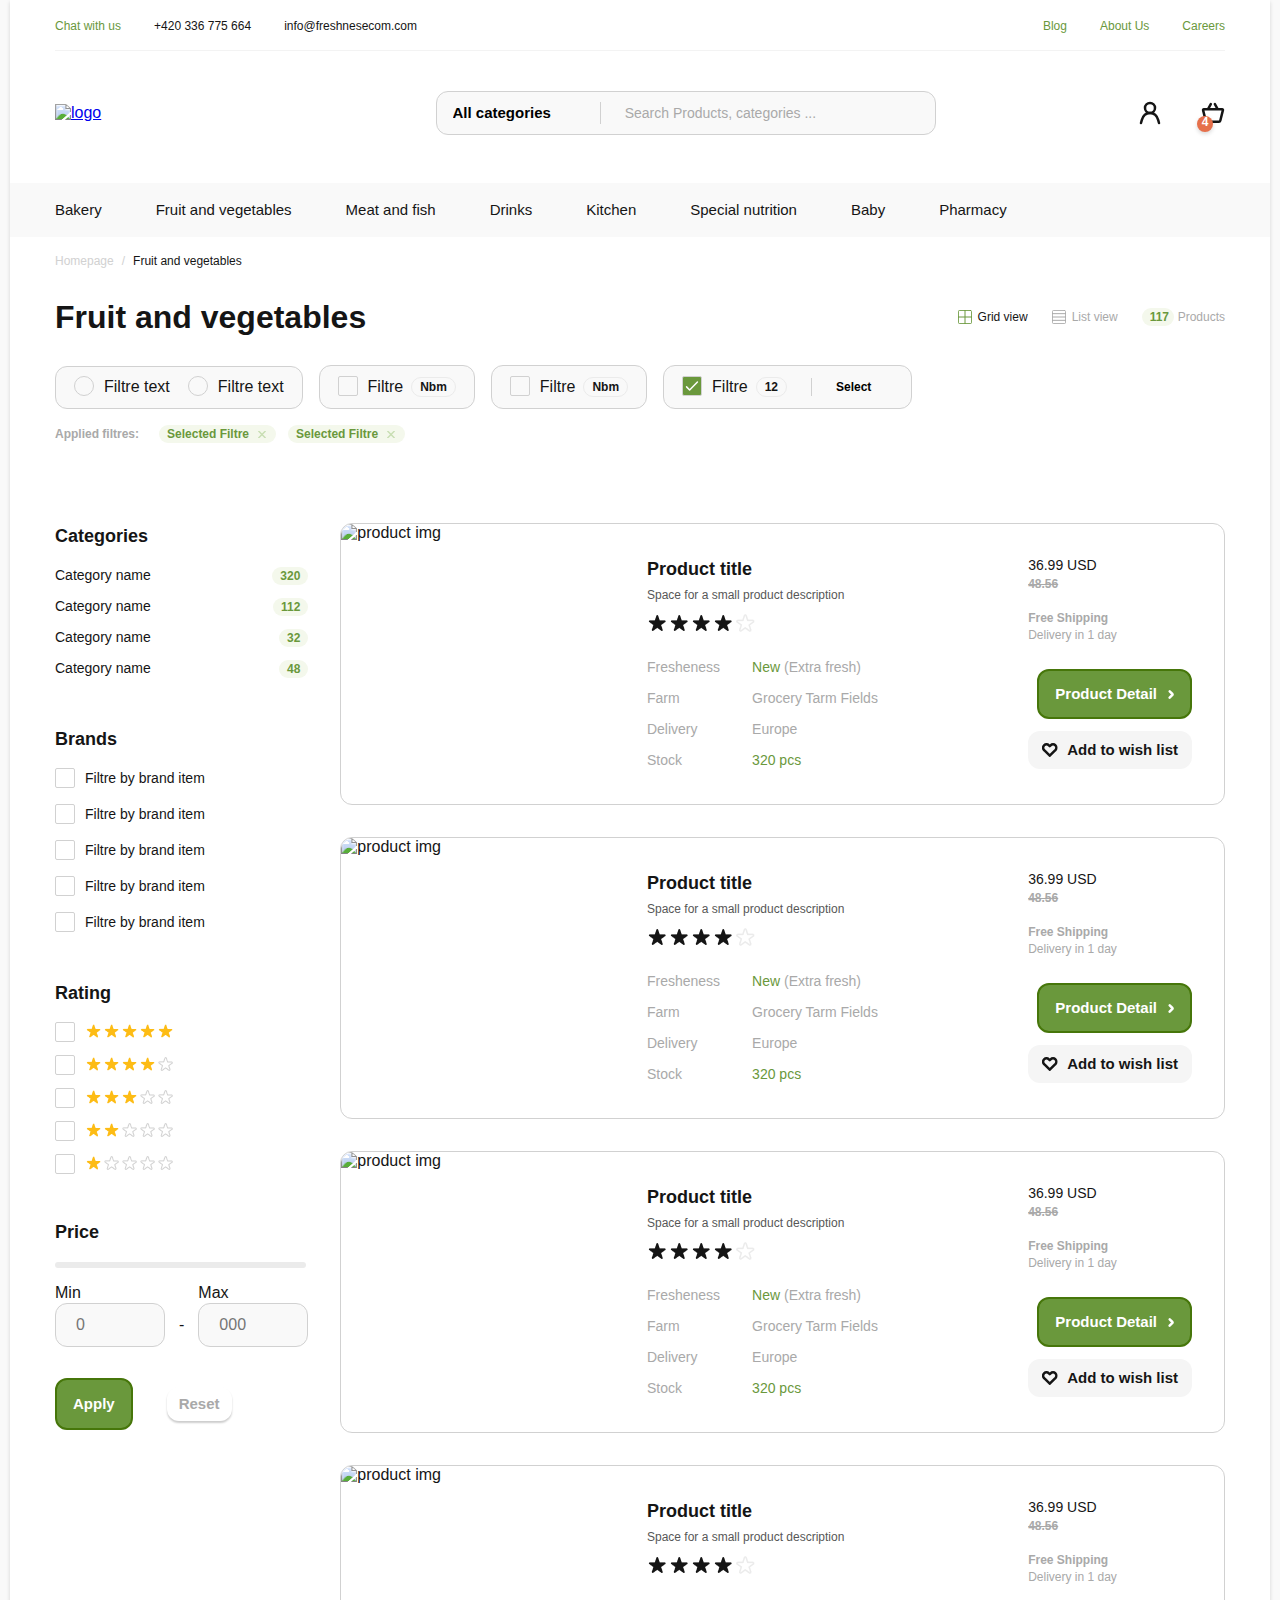
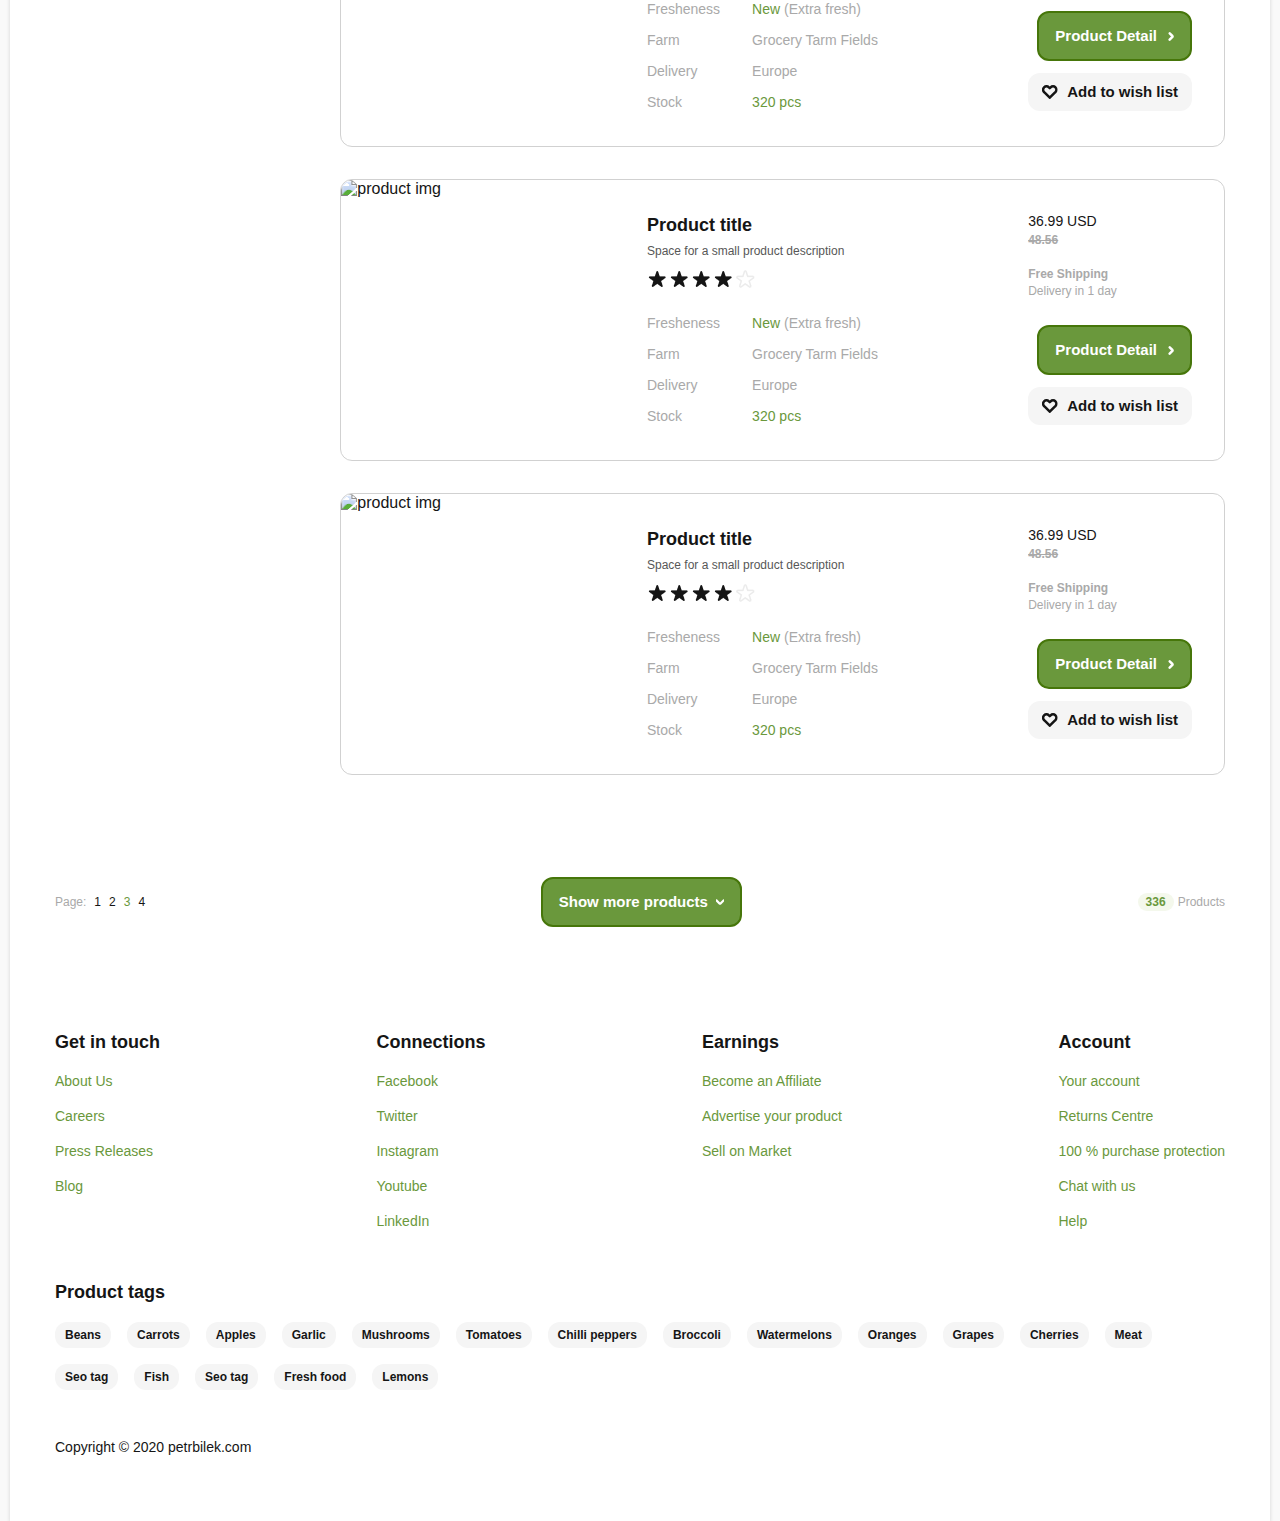
==== category.html @ bb1130aa "change" ====
<!DOCTYPE html>
<html lang="en">

<head>
  <meta charset="UTF-8">
  <meta http-equiv="X-UA-Compatible" content="IE=edge">
  <meta name="viewport" content="width=device-width, initial-scale=1.0">
  <title>Freshnesecom</title>
  <link rel="stylesheet" href="css/main.min.css">
</head>

<body>
  <div class="container">
    <header class="site-header">

      <nav class="site-header__nav nav">
        <div class="nav__box">
          <ul class="nav__contact-list">
            <li class="nav__contact-item">
              <a href="#" class="nav__contact-link nav__contact-link--active">Chat with us</a>
            </li>
            <li class="nav__contact-item">
              <a href="tel:420336775664" class="nav__contact-link">+420 336 775 664</a>
            </li>
            <li class="nav__contact-item">
              <a href="mailto:info@freshnesecom.com" class="nav__contact-link">info@freshnesecom.com</a>
            </li>
          </ul>
          <ul class="nav__list">
            <li class="nav__item">
              <a href="#" class="nav__link">Blog</a>
            </li>
            <li class="nav__item">
              <a href="#" class="nav__link">About Us</a>
            </li>
            <li class="nav__item">
              <a href="#" class="nav__link">Careers</a>
            </li>
          </ul>
        </div>
      </nav>

      <section class="site-header__main header-main">
        <a class="header-main__logo-link" href="#"><img class="header-main__logo-img" src="img/logo.svg" alt="logo"
            width="177" height="18"></a>
        <button class="header-main__mobile-search" type="button"></button>
        <div class="header-main__modal">
          <form class="header-main__form" action="https://echo.htmlacademy.ru" method="GET">
            <select class="header-main__select" name="select" style="-webkit-appearance: none;">
              <option value="All">All categories</option>
              <option value="Bakery">Bakery</option>
              <option value="Fruit and vegetables">Fruit and vegetables</option>
              <option value="Meat and fish">Meat and fish</option>
              <option value="Drinks">Drinks</option>
              <option value="Kitchen">Kitchen</option>
              <option value="selSpecialect">Special nutrition</option>
              <option value="Baby">Baby</option>
              <option value="Pharmacy">Pharmacy</option>
            </select>
            <input class="header-main__field" type="search" name="search" placeholder="Search Products, categories ..."
              required>
            <button class="header-main__search" type="submit"></button>
          </form>
        </div>
        <a class="header-main__account" href="#">
          <svg class="header-main__account-svg" width="22" height="24" fill="none" xmlns="http://www.w3.org/2000/svg">
            <path d="M2 22l.79-2.88c2.61-9.5 13.81-9.5 16.42 0L20 22" stroke-width="2.5" stroke-linecap="round"
              stroke-linejoin="round" />
            <path d="M11 11.98a5 5 0 100-10 5 5 0 000 10z" stroke-width="2.5" stroke-linecap="round"
              stroke-linejoin="bevel" />
          </svg>
        </a>
        <a class="header-main__cart" href="#">
          <svg class="header-main__cart-svg" width="24" height="22" fill="none" xmlns="http://www.w3.org/2000/svg">
            <path
              d="M17.89 19.85H6.11a1.42 1.42 0 01-1.38-1.08L2.08 8.16a.7.7 0 01.68-.87h18.48a.7.7 0 01.68.87l-2.65 10.61a1.42 1.42 0 01-1.38 1.08v0zM9.8 2.15L6.9 7.29M13.88 2.15l2.91 5.14"
              stroke-width="2.5" stroke-linecap="round" stroke-linejoin="round" />
          </svg>
          <span class="header-main__cart-number">4</span>
        </a>
      </section>

      <section class="site-header__menu header-menu">
        <button class="header-menu__link" type="button">
          <svg class="header-menu__svg" width="24" height="20">
            <path fill-rule="evenodd" clip-rule="evenodd" d="M0 0h24v2H0V0zm0 8h24v2H0V8zm24 8H0v2h24v-2z"
              fill="151515" />
          </svg>
        </button>
        <div class="header-menu__box">
          <ul class="header-menu__list">
            <li class="header-menu__item menu-dropdown">
              <a class="menu-dropdown__active" href="#">Bakery</a>
              <ul class="menu-dropdown__list">
                <li class="menu-dropdown__item">
                  <a class="menu-dropdown__link" href="#">one</a>
                </li>
                <li class="menu-dropdown__item">
                  <a class="menu-dropdown__link" href="#">two</a>
                </li>
                <li class="menu-dropdown__item">
                  <a class="menu-dropdown__link" href="#">three</a>
                </li>
              </ul>
            </li>
            <li class="header-menu__item menu-dropdown">
              <a class="menu-dropdown__active" href="#">Fruit and vegetables</a>
              <ul class="menu-dropdown__list">
                <li class="menu-dropdown__item">
                  <a class="menu-dropdown__link" href="#">one</a>
                </li>
                <li class="menu-dropdown__item">
                  <a class="menu-dropdown__link" href="#">two</a>
                </li>
                <li class="menu-dropdown__item">
                  <a class="menu-dropdown__link" href="#">three</a>
                </li>
              </ul>
            </li>
            <li class="header-menu__item menu-dropdown">
              <a class="menu-dropdown__active" href="#">Meat and fish</a>
              <ul class="menu-dropdown__list">
                <li class="menu-dropdown__item">
                  <a class="menu-dropdown__link" href="#">one</a>
                </li>
                <li class="menu-dropdown__item">
                  <a class="menu-dropdown__link" href="#">two</a>
                </li>
                <li class="menu-dropdown__item">
                  <a class="menu-dropdown__link" href="#">three</a>
                </li>
              </ul>
            </li>
            <li class="header-menu__item menu-dropdown">
              <a class="menu-dropdown__active" href="#">Drinks</a>
              <ul class="menu-dropdown__list">
                <li class="menu-dropdown__item">
                  <a class="menu-dropdown__link" href="#">one</a>
                </li>
                <li class="menu-dropdown__item">
                  <a class="menu-dropdown__link" href="#">two</a>
                </li>
                <li class="menu-dropdown__item">
                  <a class="menu-dropdown__link" href="#">three</a>
                </li>
              </ul>
            </li>
            <li class="header-menu__item menu-dropdown">
              <a class="menu-dropdown__active" href="#">Kitchen</a>
              <ul class="menu-dropdown__list">
                <li class="menu-dropdown__item">
                  <a class="menu-dropdown__link" href="#">one</a>
                </li>
                <li class="menu-dropdown__item">
                  <a class="menu-dropdown__link" href="#">two</a>
                </li>
                <li class="menu-dropdown__item">
                  <a class="menu-dropdown__link" href="#">three</a>
                </li>
              </ul>
            </li>
            <li class="header-menu__item menu-dropdown">
              <a class="menu-dropdown__active" href="#">Special nutrition</a>
              <ul class="menu-dropdown__list">
                <li class="menu-dropdown__item">
                  <a class="menu-dropdown__link" href="#">one</a>
                </li>
                <li class="menu-dropdown__item">
                  <a class="menu-dropdown__link" href="#">two</a>
                </li>
                <li class="menu-dropdown__item">
                  <a class="menu-dropdown__link" href="#">three</a>
                </li>
              </ul>
            </li>
            <li class="header-menu__item menu-dropdown">
              <a class="menu-dropdown__active" href="#">Baby</a>
              <ul class="menu-dropdown__list">
                <li class="menu-dropdown__item">
                  <a class="menu-dropdown__link" href="#">one</a>
                </li>
                <li class="menu-dropdown__item">
                  <a class="menu-dropdown__link" href="#">two</a>
                </li>
                <li class="menu-dropdown__item">
                  <a class="menu-dropdown__link" href="#">three</a>
                </li>
              </ul>
            </li>
            <li class="header-menu__item menu-dropdown">
              <a class="menu-dropdown__active" href="#">Pharmacy</a>
              <ul class="menu-dropdown__list">
                <li class="menu-dropdown__item">
                  <a class="menu-dropdown__link" href="#">one</a>
                </li>
                <li class="menu-dropdown__item">
                  <a class="menu-dropdown__link" href="#">two</a>
                </li>
                <li class="menu-dropdown__item">
                  <a class="menu-dropdown__link" href="#">three</a>
                </li>
              </ul>
            </li>
          </ul>
        </div>
      </section>
    </header>

    <main class="site-main">
      <h1 class="visually-hidden">Catigory</h1>
      <div class="site-main__catigory index-catigory">
        <a class="index-catigory__link" href="index.html">Homepage</a>
        /
        <a class="index-catigory__link index-catigory__link--active" href="catigory.html">Fruit and vegetables</a>
      </div>

      <section class="site-main__catigory catigory">
        <div class="catigory__header">
          <h2 class="catigory__heading">Fruit and vegetables</h2>
          <ul class="catigory__list">
            <li class="catigory__item">
              <button class="catigory__btn catigory__btn-grid catigory__btn--active" type="button">
                Grid view
              </button>
            </li>
            <li class="catigory__item">
              <button class="catigory__btn catigory__btn-list" type="button">
                List view
              </button>
            </li>
            <li class="catigory__item">
              <button class="catigory__btn catigory__btn-product" type="button">
                Products
              </button>
            </li>
          </ul>
        </div>
        <div class="catigory__form-part">
          <form class="catigory__form" action="https://echo.htmlacademy.ru" method="GET">
            <label class="catigory__filter-box">
              <label class="catigory__filter-radio">
                <input class="catigory__filter" type="radio" name="filtre" required>
                <span class="catigory__filter-check"></span>
                Filtre text
              </label>
              <label class="catigory__filter-radio">
                <input class="catigory__filter" type="radio" name="filtre" required>
                <span class="catigory__filter-check"></span>
                Filtre text
              </label>
            </label>

            <label class="catigory__filter-box">
              <input class="catigory__filter-checkbox" type="checkbox" name="filtre-checkbox" required>
              <span class="catigory__box-check"></span>
              Filtre
              <span class="catigory__filter-nbm">Nbm</span>
            </label>

            <label class="catigory__filter-box">
              <input class="catigory__filter-checkbox" type="checkbox" name="filtre-checkbox-two" required>
              <span class="catigory__box-check"></span>
              Filtre
              <span class="catigory__filter-nbm">Nbm</span>
            </label>
            
            <label class="catigory__filter-box">
              <input class="catigory__filter-checkbox" type="checkbox" name="filtre-checkbox-three" checked required>
              <span class="catigory__box-check"></span>
              Filtre
              <span class="catigory__filter-number">12</span>
              <select class="catigory__select" name="select-filtre">
                <option value="Select">Select</option>
                <option value="Bakery">value 01</option>
                <option value="Fruit and vegetables">value 01</option>
                <option value="Meat and fish">value 01</option>
                <option value="Drinks">value 01</option>
                <option value="Kitchen">value 01</option>
                <option value="selSpecialect">value 01</option>
                <option value="Baby">value 01</option>
                <option value="Pharmacy">value 01</option>
              </select>
            </label>
          </form>
          <div class="catigory__form-checks-info">
            <p class="catigory__form-text">Applied filtres:</p>
            <p class="catigory__checked">
              Selected Filtre
              <button class="catigory__check-btn" type="button"></button>
            </p>
            <p class="catigory__checked">
              Selected Filtre
              <button class="catigory__check-btn" type="button"></button>
            </p>

          </div>
        </div>
        <div class="catigory__products">
          <button class="catigory__product-mobile-btn" type="button"></button>
          <div class="catigory__products-left settings">
            <form class="settings__form" action="https://echo.htmlacademy.ru" method="GET">
              <ul class="settings__list">
                <li class="settings__item">
                  <h3 class="settings__heading">Categories</h3>  
                  <a class="settings__link" href="#">
                    Category name
                    <span class="settings__series">320</span>
                  </a>
                  <a class="settings__link" href="#">
                    Category name
                    <span class="settings__series">112</span>
                  </a>
                  <a class="settings__link" href="#">
                    Category name
                    <span class="settings__series">32</span>
                  </a>
                  <a class="settings__link" href="#">
                    Category name 
                    <span class="settings__series">48</span>
                  </a>
                </li>
                <li class="settings__item">
                  <h3 class="settings__heading">Brands</h3>
                  <label class="settings__brand">
                    <input class="settings__brand-field" type="checkbox" name="brand-item"  required>
                    <span class="settings__box-check"></span>
                    Filtre by brand item
                  </label>
                  <label class="settings__brand">
                    <input class="settings__brand-field" type="checkbox" name="brand-item" required>
                    <span class="settings__box-check"></span>
                    Filtre by brand item
                  </label>
                  <label class="settings__brand">
                    <input class="settings__brand-field" type="checkbox" name="brand-item" required>
                    <span class="settings__box-check"></span>
                    Filtre by brand item
                  </label>
                  <label class="settings__brand">
                    <input class="settings__brand-field" type="checkbox" name="brand-item" required>
                    <span class="settings__box-check"></span>
                    Filtre by brand item
                  </label>
                  <label class="settings__brand">
                    <input class="settings__brand-field" type="checkbox" name="brand-item" required>
                    <span class="settings__box-check"></span>
                    Filtre by brand item
                  </label>
                </li>
                <li class="settings__item">
                  <h3 class="settings__heading">Rating</h3>
                  <label class="settings__brand">
                    <input class="settings__brand-field" type="checkbox" name="Rating" required>
                    <span class="settings__box-check"></span>
                    <img class="settings__rating-img" src="img/stars-five.png" alt="stars">
                  </label>
                  <label class="settings__brand">
                    <input class="settings__brand-field" type="checkbox" name="Rating" required>
                    <span class="settings__box-check"></span>
                    <img class="settings__rating-img" src="img/stars-for.png" alt="stars">
                  </label>
                  <label class="settings__brand">
                    <input class="settings__brand-field" type="checkbox" name="Rating" required>
                    <span class="settings__box-check"></span>
                    <img class="settings__rating-img" src="img/stars-three.png" alt="stars">
                  </label>
                  <label class="settings__brand">
                    <input class="settings__brand-field" type="checkbox" name="Rating" required>
                    <span class="settings__box-check"></span>
                    <img class="settings__rating-img" src="img/stars-two.png" alt="stars">
                  </label>
                  <label class="settings__brand">
                    <input class="settings__brand-field" type="checkbox" name="Rating" required>
                    <span class="settings__box-check"></span>
                    <img class="settings__rating-img" src="img/stars-one.png" alt="stars">
                  </label>            
                </li>
                <li class="settings__item">
                  <h3 class="settings__heading">Price</h3>
                  <span class="settings__price"></span>
                  <div class="settings__min-max">
                    <label class="settings__max">
                      Min
                      <input class="settings__min" type="number" name="min" placeholder="0" min="1" required>
                    </label>
                    <span class="settings__line">-</span>
                    <label class="settings__max">
                      Max
                      <input class="settings__min" type="number" name="min" placeholder="000" min="1" required>
                    </label>
                  </div>
                </li>
              </ul>
              <div class="settings__btn-box">
                <button class="settings__apply" type="submit">Apply</button>
                <button class="settings__reset" type="reset">Reset</button>
              </div>
            </form>
          </div>
          <div class="catigory__products-right">
            <div class="catigory__product-box">
              <div class="catigory__product-img-boxing">
                <img class="catigory__product-img" src="https://via.placeholder.com/268x280?text=PRODUCT" alt="product img" width="268" height="280">
                <span class="catigory__product-img-sale"></span>
              </div>
              <div class="catigory__product-info">
                <div class="catigory__info-part-left">
                  <h3 class="catigory__product-heading">Product title</h3>
                  <p class="catigory__product-text">Space for a small product description </p>
                  <img class="catigory__product-stars" src="img/stars.png" alt="stars">
                  <ul class="catigory__info-list">
                    <li class="catigory__info-item">
                      <span class="catigory__info-left">Fresheness</span>
                      <span class="catigory__info-left">Farm</span>
                      <span class="catigory__info-left">Delivery</span>
                      <span class="catigory__info-left">Stock</span>
                    </li>
                    <li class="catigory__info-item">
                      <p class="catigory__info-left">
                        <span class="catigory__info-green">New</span> (Extra fresh)
                      </p>
                      <p class="catigory__info-left">
                        Grocery Tarm Fields
                      </p>
                      <p class="catigory__info-left">
                        Europe
                      </p>
                      <p class="catigory__info-left">
                        <span class="catigory__info-green">320 pcs</span>
                      </p>
                    </li>
                  </ul>
                </div>
                <div class="catigory__info-part-right">
                  <div class="catigory__product-price">
                    36.99 USD
                    <span class="catigory__product-sale">48.56</span>
                  </div>
                  <div class="catigory__product-free">
                    Free Shipping
                    <span class="catigory__product-tiny">Delivery in 1 day</span>
                  </div>
                  <div class="catigory__product-btns">
                    <a class="catigory__product-link" href="#">Product Detail</a>
                    <button class="catigory__product-btn" type="button">Add to wish list</button>
                  </div>
                </div>
              </div>
            </div>
            <div class="catigory__product-box">
              <div class="catigory__product-img-boxing">
                <img class="catigory__product-img" src="https://via.placeholder.com/268x280?text=PRODUCT" alt="product img" width="268" height="280">
                <span class="catigory__product-img-sale"></span>
              </div>
              <div class="catigory__product-info">
                <div class="catigory__info-part-left">
                  <h3 class="catigory__product-heading">Product title</h3>
                  <p class="catigory__product-text">Space for a small product description </p>
                  <img class="catigory__product-stars" src="img/stars.png" alt="stars">
                  <ul class="catigory__info-list">
                    <li class="catigory__info-item">
                      <span class="catigory__info-left">Fresheness</span>
                      <span class="catigory__info-left">Farm</span>
                      <span class="catigory__info-left">Delivery</span>
                      <span class="catigory__info-left">Stock</span>
                    </li>
                    <li class="catigory__info-item">
                      <p class="catigory__info-left">
                        <span class="catigory__info-green">New</span> (Extra fresh)
                      </p>
                      <p class="catigory__info-left">
                        Grocery Tarm Fields
                      </p>
                      <p class="catigory__info-left">
                        Europe
                      </p>
                      <p class="catigory__info-left">
                        <span class="catigory__info-green">320 pcs</span>
                      </p>
                    </li>
                  </ul>
                </div>
                <div class="catigory__info-part-right">
                  <div class="catigory__product-price">
                    36.99 USD
                    <span class="catigory__product-sale">48.56</span>
                  </div>
                  <div class="catigory__product-free">
                    Free Shipping
                    <span class="catigory__product-tiny">Delivery in 1 day</span>
                  </div>
                  <div class="catigory__product-btns">
                    <a class="catigory__product-link" href="#">Product Detail</a>
                    <button class="catigory__product-btn" type="button">Add to wish list</button>
                  </div>
                </div>
              </div>
            </div>
            <div class="catigory__product-box">
              <div class="catigory__product-img-boxing">
                <img class="catigory__product-img" src="https://via.placeholder.com/268x280?text=PRODUCT" alt="product img" width="268" height="280">
                <span class="catigory__product-img-sale"></span>
              </div>
              <div class="catigory__product-info">
                <div class="catigory__info-part-left">
                  <h3 class="catigory__product-heading">Product title</h3>
                  <p class="catigory__product-text">Space for a small product description </p>
                  <img class="catigory__product-stars" src="img/stars.png" alt="stars">
                  <ul class="catigory__info-list">
                    <li class="catigory__info-item">
                      <span class="catigory__info-left">Fresheness</span>
                      <span class="catigory__info-left">Farm</span>
                      <span class="catigory__info-left">Delivery</span>
                      <span class="catigory__info-left">Stock</span>
                    </li>
                    <li class="catigory__info-item">
                      <p class="catigory__info-left">
                        <span class="catigory__info-green">New</span> (Extra fresh)
                      </p>
                      <p class="catigory__info-left">
                        Grocery Tarm Fields
                      </p>
                      <p class="catigory__info-left">
                        Europe
                      </p>
                      <p class="catigory__info-left">
                        <span class="catigory__info-green">320 pcs</span>
                      </p>
                    </li>
                  </ul>
                </div>
                <div class="catigory__info-part-right">
                  <div class="catigory__product-price">
                    36.99 USD
                    <span class="catigory__product-sale">48.56</span>
                  </div>
                  <div class="catigory__product-free">
                    Free Shipping
                    <span class="catigory__product-tiny">Delivery in 1 day</span>
                  </div>
                  <div class="catigory__product-btns">
                    <a class="catigory__product-link" href="#">Product Detail</a>
                    <button class="catigory__product-btn" type="button">Add to wish list</button>
                  </div>
                </div>
              </div>
            </div>
            <div class="catigory__product-box">
              <div class="catigory__product-img-boxing">
                <img class="catigory__product-img" src="https://via.placeholder.com/268x280?text=PRODUCT" alt="product img" width="268" height="280">
                <span class="catigory__product-img-sale"></span>
              </div>
              <div class="catigory__product-info">
                <div class="catigory__info-part-left">
                  <h3 class="catigory__product-heading">Product title</h3>
                  <p class="catigory__product-text">Space for a small product description </p>
                  <img class="catigory__product-stars" src="img/stars.png" alt="stars">
                  <ul class="catigory__info-list">
                    <li class="catigory__info-item">
                      <span class="catigory__info-left">Fresheness</span>
                      <span class="catigory__info-left">Farm</span>
                      <span class="catigory__info-left">Delivery</span>
                      <span class="catigory__info-left">Stock</span>
                    </li>
                    <li class="catigory__info-item">
                      <p class="catigory__info-left">
                        <span class="catigory__info-green">New</span> (Extra fresh)
                      </p>
                      <p class="catigory__info-left">
                        Grocery Tarm Fields
                      </p>
                      <p class="catigory__info-left">
                        Europe
                      </p>
                      <p class="catigory__info-left">
                        <span class="catigory__info-green">320 pcs</span>
                      </p>
                    </li>
                  </ul>
                </div>
                <div class="catigory__info-part-right">
                  <div class="catigory__product-price">
                    36.99 USD
                    <span class="catigory__product-sale">48.56</span>
                  </div>
                  <div class="catigory__product-free">
                    Free Shipping
                    <span class="catigory__product-tiny">Delivery in 1 day</span>
                  </div>
                  <div class="catigory__product-btns">
                    <a class="catigory__product-link" href="#">Product Detail</a>
                    <button class="catigory__product-btn" type="button">Add to wish list</button>
                  </div>
                </div>
              </div>
            </div>
            <div class="catigory__product-box">
              <div class="catigory__product-img-boxing">
                <img class="catigory__product-img" src="https://via.placeholder.com/268x280?text=PRODUCT" alt="product img" width="268" height="280">
                <span class="catigory__product-img-sale"></span>
              </div>
              <div class="catigory__product-info">
                <div class="catigory__info-part-left">
                  <h3 class="catigory__product-heading">Product title</h3>
                  <p class="catigory__product-text">Space for a small product description </p>
                  <img class="catigory__product-stars" src="img/stars.png" alt="stars">
                  <ul class="catigory__info-list">
                    <li class="catigory__info-item">
                      <span class="catigory__info-left">Fresheness</span>
                      <span class="catigory__info-left">Farm</span>
                      <span class="catigory__info-left">Delivery</span>
                      <span class="catigory__info-left">Stock</span>
                    </li>
                    <li class="catigory__info-item">
                      <p class="catigory__info-left">
                        <span class="catigory__info-green">New</span> (Extra fresh)
                      </p>
                      <p class="catigory__info-left">
                        Grocery Tarm Fields
                      </p>
                      <p class="catigory__info-left">
                        Europe
                      </p>
                      <p class="catigory__info-left">
                        <span class="catigory__info-green">320 pcs</span>
                      </p>
                    </li>
                  </ul>
                </div>
                <div class="catigory__info-part-right">
                  <div class="catigory__product-price">
                    36.99 USD
                    <span class="catigory__product-sale">48.56</span>
                  </div>
                  <div class="catigory__product-free">
                    Free Shipping
                    <span class="catigory__product-tiny">Delivery in 1 day</span>
                  </div>
                  <div class="catigory__product-btns">
                    <a class="catigory__product-link" href="#">Product Detail</a>
                    <button class="catigory__product-btn" type="button">Add to wish list</button>
                  </div>
                </div>
              </div>
            </div>
            <div class="catigory__product-box">
              <div class="catigory__product-img-boxing">
                <img class="catigory__product-img" src="https://via.placeholder.com/268x280?text=PRODUCT" alt="product img" width="268" height="280">
                <span class="catigory__product-img-sale"></span>
              </div>
              <div class="catigory__product-info">
                <div class="catigory__info-part-left">
                  <h3 class="catigory__product-heading">Product title</h3>
                  <p class="catigory__product-text">Space for a small product description </p>
                  <img class="catigory__product-stars" src="img/stars.png" alt="stars">
                  <ul class="catigory__info-list">
                    <li class="catigory__info-item">
                      <span class="catigory__info-left">Fresheness</span>
                      <span class="catigory__info-left">Farm</span>
                      <span class="catigory__info-left">Delivery</span>
                      <span class="catigory__info-left">Stock</span>
                    </li>
                    <li class="catigory__info-item">
                      <p class="catigory__info-left">
                        <span class="catigory__info-green">New</span> (Extra fresh)
                      </p>
                      <p class="catigory__info-left">
                        Grocery Tarm Fields
                      </p>
                      <p class="catigory__info-left">
                        Europe
                      </p>
                      <p class="catigory__info-left">
                        <span class="catigory__info-green">320 pcs</span>
                      </p>
                    </li>
                  </ul>
                </div>
                <div class="catigory__info-part-right">
                  <div class="catigory__product-price">
                    36.99 USD
                    <span class="catigory__product-sale">48.56</span>
                  </div>
                  <div class="catigory__product-free">
                    Free Shipping
                    <span class="catigory__product-tiny">Delivery in 1 day</span>
                  </div>
                  <div class="catigory__product-btns">
                    <a class="catigory__product-link" href="#">Product Detail</a>
                    <button class="catigory__product-btn" type="button">Add to wish list</button>
                  </div>
                </div>
              </div>
            </div>
          </div>
        </div>
        <div class="catigory__footer">
          <div class="catigory__footer-page">
            Page:
            <button class="catigory__footer-page-btn">1</button>
            <button class="catigory__footer-page-btn">2</button>
            <button class="catigory__footer-page-btn catigory__page--active">3</button>
            <button class="catigory__footer-page-btn">4</button>
          </div>
          <a class="catigory__footer-link"  href="#">Show more products</a>
          <button class="catigory__footer-btn"><span class="catigory__footer-info">336</span> Products</button>
        </div>
      </section>

    </main>

    <footer class="site-footer">
      <section class="footer-top">
        <h2 class="visually-hidden">footer</h2>

        <div class="footer-top__list-box">
          <h3 class="footer-top__title">Get in touch</h3>
          <ul class="footer-top__list">
            <li class="footer-top__item">
              <a href="#" class="footer-top__link footer-top__touch-link">About Us</a>
            </li>
            <li class="footer-top__item">
              <a href="#" class="footer-top__link">Careers</a>
            </li>
            <li class="footer-top__item">
              <a href="#" class="footer-top__link">Press Releases</a>
            </li>
            <li class="footer-top__item">
              <a href="#" class="footer-top__link">Blog</a>
            </li>
          </ul>
        </div>
        <div class="footer-top__list-box">
          <h3 class="footer-top__title">Connections</h3>
          <ul class="footer-top__list">
            <li class="footer-top__item">
              <a href="#" class="footer-top__link">Facebook</a>
            </li>
            <li class="footer-top__item">
              <a href="#" class="footer-top__link">Twitter</a>
            </li>
            <li class="footer-top__item">
              <a href="#" class="footer-top__link">Instagram</a>
            </li>
            <li class="footer-top__item">
              <a href="#" class="footer-top__link">Youtube</a>
            </li>
            <li class="footer-top__item">
              <a href="#" class="footer-top__link">LinkedIn</a>
            </li>
          </ul>
        </div>
        <div class="footer-top__list-box">
          <h3 class="footer-top__title">Earnings</h3>
          <ul class="footer-top__list ">
            <li class="footer-top__item">
              <a href="#" class="footer-top__link">Become an Affiliate</a>
            </li>
            <li class="footer-top__item">
              <a href="#" class="footer-top__link">Advertise your product</a>
            </li>
            <li class="footer-top__item">
              <a href="#" class="footer-top__link">Sell on Market</a>
            </li>
          </ul>
        </div>
        <div class="footer-top__list-box">
          <h3 class="footer-top__title">Account</h3>
          <ul class="footer-top__list">
            <li class="footer-top__item">
              <a href="#" class="footer-top__link">Your account</a>
            </li>
            <li class="footer-top__item">
              <a href="#" class="footer-top__link">Returns Centre</a>
            </li>
            <li class="footer-top__item">
              <a href="#" class="footer-top__link">100 % purchase protection</a>
            </li>
            <li class="footer-top__item">
              <a href="#" class="footer-top__link">Chat with us</a>
            </li>
            <li class="footer-top__item">
              <a href="#" class="footer-top__link">Help</a>
            </li>
          </ul>
        </div>
      </section>


      <div class="site-footer__tags footer-bottom">
        <h3 class="footer-bottom__title">
          Product tags
        </h3>
        <ul class="footer-bottom__list">
          <li class="footer-bottom__item">
            <a class="footer-bottom__link" href="#">
              Beans
            </a>
          </li>

          <li class="footer-bottom__item">
            <a class="footer-bottom__link" href="#">
              Carrots
            </a>
          </li>

          <li class="footer-bottom__item">
            <a class="footer-bottom__link" href="#">
              Apples
            </a>
          </li>

          <li class="footer-bottom__item">
            <a class="footer-bottom__link" href="#">
              Garlic
            </a>
          </li>

          <li class="footer-bottom__item">
            <a class="footer-bottom__link" href="#">
              Mushrooms
            </a>
          </li>

          <li class="footer-bottom__item">
            <a class="footer-bottom__link" href="#">
              Tomatoes
            </a>
          </li>

          <li class="footer-bottom__item">
            <a class="footer-bottom__link" href="#">
              Chilli peppers
            </a>
          </li>

          <li class="footer-bottom__item">
            <a class="footer-bottom__link" href="#">
              Broccoli
            </a>
          </li>

          <li class="footer-bottom__item">
            <a class="footer-bottom__link" href="#">
              Watermelons
            </a>
          </li>

          <li class="footer-bottom__item">
            <a class="footer-bottom__link" href="#">
              Oranges
            </a>
          </li>

          <li class="footer-bottom__item">
            <a class="footer-bottom__link" href="#">
              Grapes
            </a>
          </li>

          <li class="footer-bottom__item">
            <a class="footer-bottom__link" href="#">
              Cherries
            </a>
          </li>

          <li class="footer-bottom__item">
            <a class="footer-bottom__link" href="#">
              Meat
            </a>
          </li>

          <li class="footer-bottom__item">
            <a class="footer-bottom__link" href="#">
              Seo tag
            </a>
          </li>

          <li class="footer-bottom__item">
            <a class="footer-bottom__link" href="#">
              Fish
            </a>
          </li>

          <li class="footer-bottom__item">
            <a class="footer-bottom__link" href="#">
              Seo tag
            </a>
          </li>

          <li class="footer-bottom__item">
            <a class="footer-bottom__link" href="#">
              Fresh food
            </a>
          </li>

          <li class="footer-bottom__item">
            <a class="footer-bottom__link" href="#">
              Lemons
            </a>
          </li>
        </ul>
      </div>
      <span class="site-footer__copyright">
        Copyright © 2020 petrbilek.com
      </span>
    </footer>
  </div>

  <script src="js/main.js"></script>
</body>

</html>
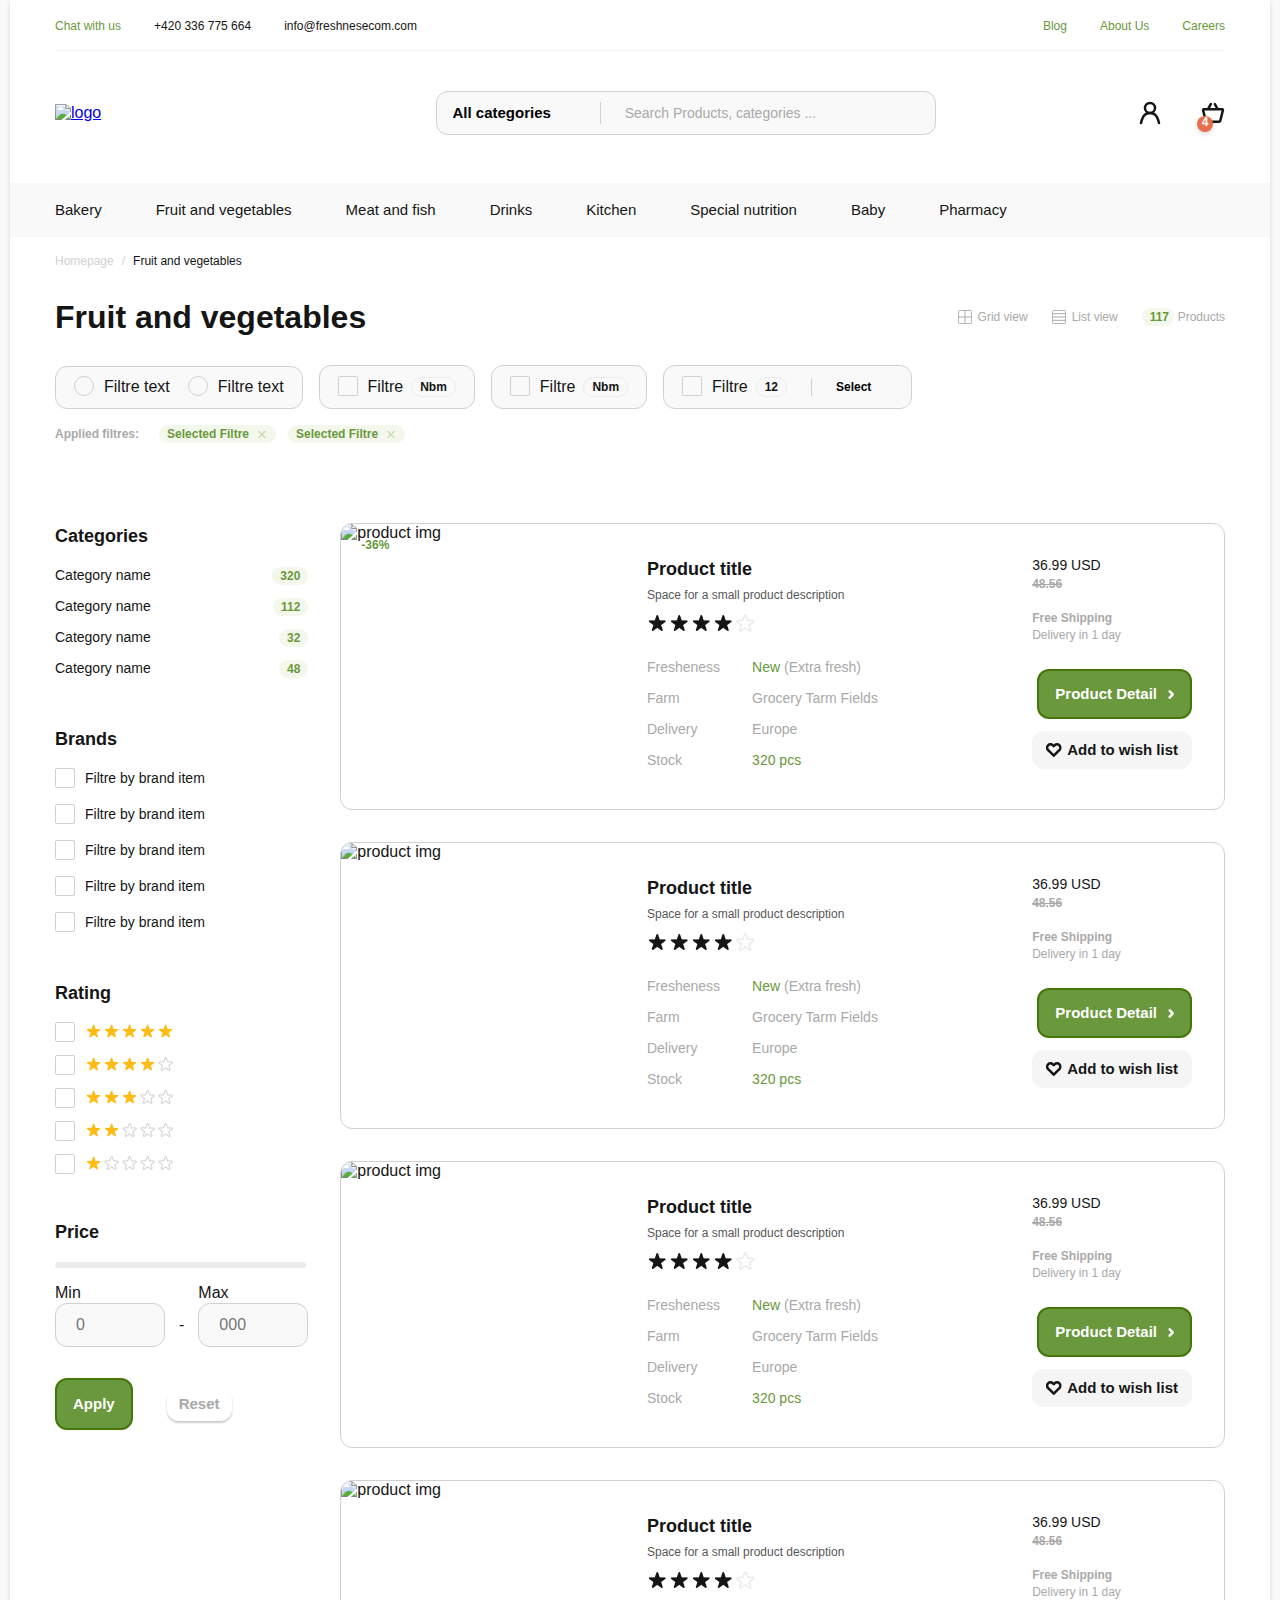
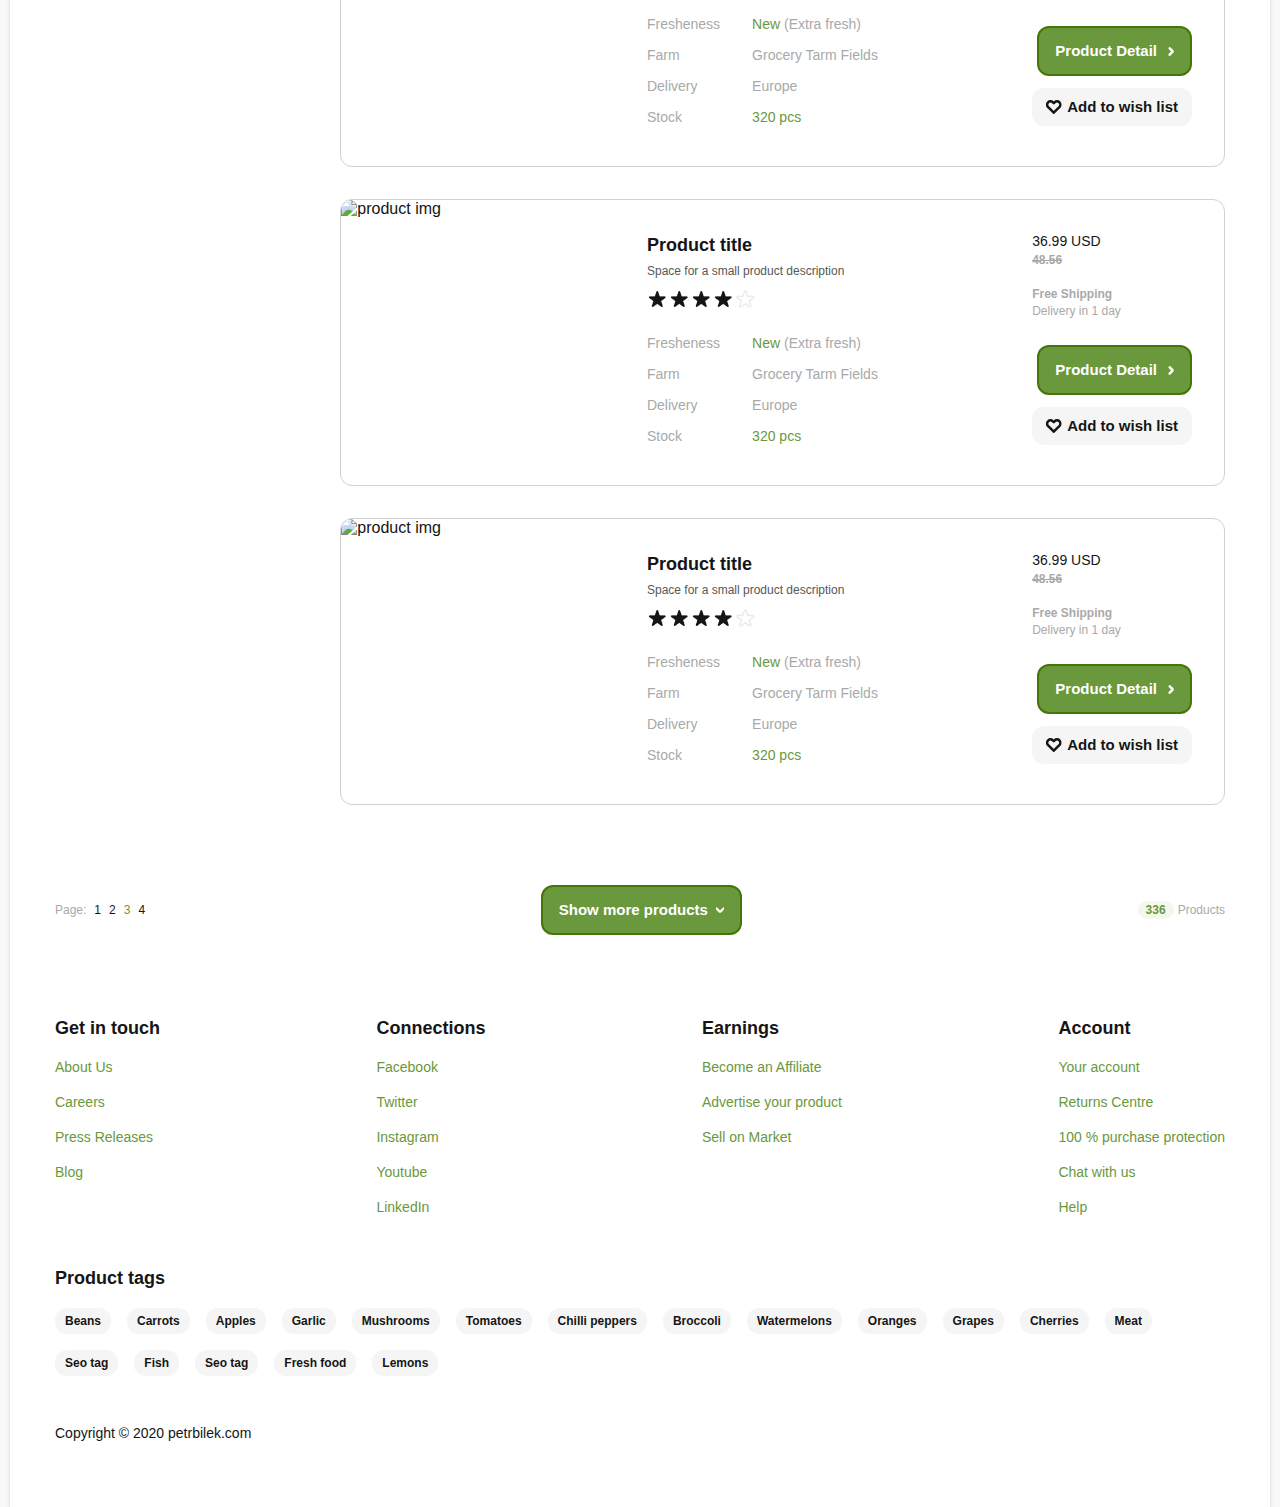
==== commit 48a1838a: "catigory js" ====
--- a/category.html
+++ b/category.html
@@ -209,502 +209,535 @@
     <main class="site-main">
       <h1 class="visually-hidden">Catigory</h1>
       <div class="site-main__catigory index-catigory">
-        <a class="index-catigory__link" href="index.html">Homepage</a>
-        /
-        <a class="index-catigory__link index-catigory__link--active" href="catigory.html">Fruit and vegetables</a>
+        <ul class="index-catigory__list">
+          <li class="index-catigory__item">
+            <a class="index-catigory__link" href="index.html">Homepage</a>
+          </li>
+          /
+          <li class="index-catigory__item">
+            <a class="index-catigory__link index-catigory__link--active" href="category.html">Fruit and vegetables</a>
+          </li>
+        </ul>
       </div>
 
       <section class="site-main__catigory catigory">
-        <div class="catigory__header">
-          <h2 class="catigory__heading">Fruit and vegetables</h2>
-          <ul class="catigory__list">
-            <li class="catigory__item">
-              <button class="catigory__btn catigory__btn-grid catigory__btn--active" type="button">
-                Grid view
-              </button>
-            </li>
-            <li class="catigory__item">
-              <button class="catigory__btn catigory__btn-list" type="button">
-                List view
-              </button>
-            </li>
-            <li class="catigory__item">
-              <button class="catigory__btn catigory__btn-product" type="button">
-                Products
-              </button>
-            </li>
-          </ul>
-        </div>
-        <div class="catigory__form-part">
-          <form class="catigory__form" action="https://echo.htmlacademy.ru" method="GET">
-            <label class="catigory__filter-box">
-              <label class="catigory__filter-radio">
-                <input class="catigory__filter" type="radio" name="filtre" required>
-                <span class="catigory__filter-check"></span>
-                Filtre text
+        <form action="https://echo.htmlacademy.ru" method="GET">
+          <div class="catigory__header">
+            <h2 class="catigory__heading">Fruit and vegetables</h2>
+            <ul class="catigory__list">
+              <li class="catigory__item">
+                <button class="catigory__btn catigory__btn-grid" type="button">
+                  Grid view
+                </button>
+              </li>
+              <li class="catigory__item">
+                <button class="catigory__btn catigory__btn-list" type="button">
+                  List view
+                </button>
+              </li>
+              <li class="catigory__item">
+                <button class="catigory__btn catigory__btn-product" type="button">
+                  Products
+                </button>
+              </li>
+            </ul>
+          </div>
+          <div class="catigory__form-part">
+            <div class="catigory__form">
+              <div class="catigory__filter-box">
+                <label class="catigory__filter-radio">
+                  <input class="catigory__filter" type="radio" name="filtre" required>
+                  <span class="catigory__filter-check"></span>
+                  Filtre text
+                </label>
+                <label class="catigory__filter-radio">
+                  <input class="catigory__filter" type="radio" name="filtre" required>
+                  <span class="catigory__filter-check"></span>
+                  Filtre text
+                </label>
+              </div>
+              <div class="catigory__filter-box">
+                <label class="catigory__filter-radio">
+                  <input class="catigory__filter-checkbox" type="checkbox" name="filtre-checkbox" required>
+                  <span class="catigory__box-check"></span>
+                  Filtre
               </label>
-              <label class="catigory__filter-radio">
-                <input class="catigory__filter" type="radio" name="filtre" required>
-                <span class="catigory__filter-check"></span>
-                Filtre text
+                <span class="catigory__filter-nbm">Nbm</span>
+              </div>
+              <div class="catigory__filter-box">
+                <label class="catigory__filter-radio">
+                  <input class="catigory__filter-checkbox" type="checkbox" name="filtre-checkbox1" required>
+                  <span class="catigory__box-check"></span>
+                  Filtre
               </label>
-            </label>
-
-            <label class="catigory__filter-box">
-              <input class="catigory__filter-checkbox" type="checkbox" name="filtre-checkbox" required>
-              <span class="catigory__box-check"></span>
-              Filtre
-              <span class="catigory__filter-nbm">Nbm</span>
-            </label>
-
-            <label class="catigory__filter-box">
-              <input class="catigory__filter-checkbox" type="checkbox" name="filtre-checkbox-two" required>
-              <span class="catigory__box-check"></span>
-              Filtre
-              <span class="catigory__filter-nbm">Nbm</span>
-            </label>
-            
-            <label class="catigory__filter-box">
-              <input class="catigory__filter-checkbox" type="checkbox" name="filtre-checkbox-three" checked required>
-              <span class="catigory__box-check"></span>
-              Filtre
-              <span class="catigory__filter-number">12</span>
-              <select class="catigory__select" name="select-filtre">
-                <option value="Select">Select</option>
-                <option value="Bakery">value 01</option>
-                <option value="Fruit and vegetables">value 01</option>
-                <option value="Meat and fish">value 01</option>
-                <option value="Drinks">value 01</option>
-                <option value="Kitchen">value 01</option>
-                <option value="selSpecialect">value 01</option>
-                <option value="Baby">value 01</option>
-                <option value="Pharmacy">value 01</option>
-              </select>
-            </label>
-          </form>
-          <div class="catigory__form-checks-info">
-            <p class="catigory__form-text">Applied filtres:</p>
-            <p class="catigory__checked">
-              Selected Filtre
-              <button class="catigory__check-btn" type="button"></button>
-            </p>
-            <p class="catigory__checked">
-              Selected Filtre
-              <button class="catigory__check-btn" type="button"></button>
-            </p>
-
-          </div>
-        </div>
-        <div class="catigory__products">
-          <button class="catigory__product-mobile-btn" type="button"></button>
-          <div class="catigory__products-left settings">
-            <form class="settings__form" action="https://echo.htmlacademy.ru" method="GET">
-              <ul class="settings__list">
-                <li class="settings__item">
-                  <h3 class="settings__heading">Categories</h3>  
-                  <a class="settings__link" href="#">
-                    Category name
-                    <span class="settings__series">320</span>
-                  </a>
-                  <a class="settings__link" href="#">
-                    Category name
-                    <span class="settings__series">112</span>
-                  </a>
-                  <a class="settings__link" href="#">
-                    Category name
-                    <span class="settings__series">32</span>
-                  </a>
-                  <a class="settings__link" href="#">
-                    Category name 
-                    <span class="settings__series">48</span>
-                  </a>
-                </li>
-                <li class="settings__item">
-                  <h3 class="settings__heading">Brands</h3>
-                  <label class="settings__brand">
-                    <input class="settings__brand-field" type="checkbox" name="brand-item"  required>
-                    <span class="settings__box-check"></span>
-                    Filtre by brand item
-                  </label>
-                  <label class="settings__brand">
-                    <input class="settings__brand-field" type="checkbox" name="brand-item" required>
-                    <span class="settings__box-check"></span>
-                    Filtre by brand item
-                  </label>
-                  <label class="settings__brand">
-                    <input class="settings__brand-field" type="checkbox" name="brand-item" required>
-                    <span class="settings__box-check"></span>
-                    Filtre by brand item
-                  </label>
-                  <label class="settings__brand">
-                    <input class="settings__brand-field" type="checkbox" name="brand-item" required>
-                    <span class="settings__box-check"></span>
-                    Filtre by brand item
-                  </label>
-                  <label class="settings__brand">
-                    <input class="settings__brand-field" type="checkbox" name="brand-item" required>
-                    <span class="settings__box-check"></span>
-                    Filtre by brand item
-                  </label>
-                </li>
-                <li class="settings__item">
-                  <h3 class="settings__heading">Rating</h3>
-                  <label class="settings__brand">
-                    <input class="settings__brand-field" type="checkbox" name="Rating" required>
-                    <span class="settings__box-check"></span>
-                    <img class="settings__rating-img" src="img/stars-five.png" alt="stars">
-                  </label>
-                  <label class="settings__brand">
-                    <input class="settings__brand-field" type="checkbox" name="Rating" required>
-                    <span class="settings__box-check"></span>
-                    <img class="settings__rating-img" src="img/stars-for.png" alt="stars">
-                  </label>
-                  <label class="settings__brand">
-                    <input class="settings__brand-field" type="checkbox" name="Rating" required>
-                    <span class="settings__box-check"></span>
-                    <img class="settings__rating-img" src="img/stars-three.png" alt="stars">
-                  </label>
-                  <label class="settings__brand">
-                    <input class="settings__brand-field" type="checkbox" name="Rating" required>
-                    <span class="settings__box-check"></span>
-                    <img class="settings__rating-img" src="img/stars-two.png" alt="stars">
-                  </label>
-                  <label class="settings__brand">
-                    <input class="settings__brand-field" type="checkbox" name="Rating" required>
-                    <span class="settings__box-check"></span>
-                    <img class="settings__rating-img" src="img/stars-one.png" alt="stars">
-                  </label>            
-                </li>
-                <li class="settings__item">
-                  <h3 class="settings__heading">Price</h3>
-                  <span class="settings__price"></span>
-                  <div class="settings__min-max">
-                    <label class="settings__max">
-                      Min
-                      <input class="settings__min" type="number" name="min" placeholder="0" min="1" required>
-                    </label>
-                    <span class="settings__line">-</span>
-                    <label class="settings__max">
-                      Max
-                      <input class="settings__min" type="number" name="min" placeholder="000" min="1" required>
-                    </label>
-                  </div>
-                </li>
-              </ul>
-              <div class="settings__btn-box">
-                <button class="settings__apply" type="submit">Apply</button>
-                <button class="settings__reset" type="reset">Reset</button>
-              </div>
-            </form>
-          </div>
-          <div class="catigory__products-right">
-            <div class="catigory__product-box">
-              <div class="catigory__product-img-boxing">
-                <img class="catigory__product-img" src="https://via.placeholder.com/268x280?text=PRODUCT" alt="product img" width="268" height="280">
-                <span class="catigory__product-img-sale"></span>
-              </div>
-              <div class="catigory__product-info">
-                <div class="catigory__info-part-left">
-                  <h3 class="catigory__product-heading">Product title</h3>
-                  <p class="catigory__product-text">Space for a small product description </p>
-                  <img class="catigory__product-stars" src="img/stars.png" alt="stars">
-                  <ul class="catigory__info-list">
-                    <li class="catigory__info-item">
-                      <span class="catigory__info-left">Fresheness</span>
-                      <span class="catigory__info-left">Farm</span>
-                      <span class="catigory__info-left">Delivery</span>
-                      <span class="catigory__info-left">Stock</span>
-                    </li>
-                    <li class="catigory__info-item">
-                      <p class="catigory__info-left">
-                        <span class="catigory__info-green">New</span> (Extra fresh)
-                      </p>
-                      <p class="catigory__info-left">
-                        Grocery Tarm Fields
-                      </p>
-                      <p class="catigory__info-left">
-                        Europe
-                      </p>
-                      <p class="catigory__info-left">
-                        <span class="catigory__info-green">320 pcs</span>
-                      </p>
-                    </li>
-                  </ul>
-                </div>
-                <div class="catigory__info-part-right">
-                  <div class="catigory__product-price">
-                    36.99 USD
-                    <span class="catigory__product-sale">48.56</span>
-                  </div>
-                  <div class="catigory__product-free">
-                    Free Shipping
-                    <span class="catigory__product-tiny">Delivery in 1 day</span>
-                  </div>
-                  <div class="catigory__product-btns">
-                    <a class="catigory__product-link" href="#">Product Detail</a>
-                    <button class="catigory__product-btn" type="button">Add to wish list</button>
-                  </div>
-                </div>
+                <span class="catigory__filter-nbm">Nbm</span>
+              </div>
+          
+              <div class="catigory__filter-box">
+                <label class="catigory__filter-radio">
+                  <input class="catigory__filter-checkbox" type="checkbox" name="filtre-checkbox2" required>
+                  <span class="catigory__box-check"></span>
+                  Filtre
+              </label>
+                <span class="catigory__filter-nbm">12</span>
+                <select class="catigory__select" name="select-filtre3">
+                  <option value="Select">Select</option>
+                  <option value="Bakery">value 01</option>
+                  <option value="Fruit and vegetables">value 02</option>
+                  <option value="Meat and fish">value 03</option>
+                  <option value="Drinks">value 04</option>
+                  <option value="Kitchen">value 05</option>
+                  <option value="selSpecialect">value 06</option>
+                  <option value="Baby">value 07</option>
+                  <option value="Pharmacy">value 08</option>
+                </select>
               </div>
             </div>
-            <div class="catigory__product-box">
-              <div class="catigory__product-img-boxing">
-                <img class="catigory__product-img" src="https://via.placeholder.com/268x280?text=PRODUCT" alt="product img" width="268" height="280">
-                <span class="catigory__product-img-sale"></span>
-              </div>
-              <div class="catigory__product-info">
-                <div class="catigory__info-part-left">
-                  <h3 class="catigory__product-heading">Product title</h3>
-                  <p class="catigory__product-text">Space for a small product description </p>
-                  <img class="catigory__product-stars" src="img/stars.png" alt="stars">
-                  <ul class="catigory__info-list">
-                    <li class="catigory__info-item">
-                      <span class="catigory__info-left">Fresheness</span>
-                      <span class="catigory__info-left">Farm</span>
-                      <span class="catigory__info-left">Delivery</span>
-                      <span class="catigory__info-left">Stock</span>
-                    </li>
-                    <li class="catigory__info-item">
-                      <p class="catigory__info-left">
-                        <span class="catigory__info-green">New</span> (Extra fresh)
-                      </p>
-                      <p class="catigory__info-left">
-                        Grocery Tarm Fields
-                      </p>
-                      <p class="catigory__info-left">
-                        Europe
-                      </p>
-                      <p class="catigory__info-left">
-                        <span class="catigory__info-green">320 pcs</span>
-                      </p>
-                    </li>
-                  </ul>
-                </div>
-                <div class="catigory__info-part-right">
-                  <div class="catigory__product-price">
-                    36.99 USD
-                    <span class="catigory__product-sale">48.56</span>
-                  </div>
-                  <div class="catigory__product-free">
-                    Free Shipping
-                    <span class="catigory__product-tiny">Delivery in 1 day</span>
-                  </div>
-                  <div class="catigory__product-btns">
-                    <a class="catigory__product-link" href="#">Product Detail</a>
-                    <button class="catigory__product-btn" type="button">Add to wish list</button>
-                  </div>
-                </div>
-              </div>
-            </div>
-            <div class="catigory__product-box">
-              <div class="catigory__product-img-boxing">
-                <img class="catigory__product-img" src="https://via.placeholder.com/268x280?text=PRODUCT" alt="product img" width="268" height="280">
-                <span class="catigory__product-img-sale"></span>
-              </div>
-              <div class="catigory__product-info">
-                <div class="catigory__info-part-left">
-                  <h3 class="catigory__product-heading">Product title</h3>
-                  <p class="catigory__product-text">Space for a small product description </p>
-                  <img class="catigory__product-stars" src="img/stars.png" alt="stars">
-                  <ul class="catigory__info-list">
-                    <li class="catigory__info-item">
-                      <span class="catigory__info-left">Fresheness</span>
-                      <span class="catigory__info-left">Farm</span>
-                      <span class="catigory__info-left">Delivery</span>
-                      <span class="catigory__info-left">Stock</span>
-                    </li>
-                    <li class="catigory__info-item">
-                      <p class="catigory__info-left">
-                        <span class="catigory__info-green">New</span> (Extra fresh)
-                      </p>
-                      <p class="catigory__info-left">
-                        Grocery Tarm Fields
-                      </p>
-                      <p class="catigory__info-left">
-                        Europe
-                      </p>
-                      <p class="catigory__info-left">
-                        <span class="catigory__info-green">320 pcs</span>
-                      </p>
-                    </li>
-                  </ul>
-                </div>
-                <div class="catigory__info-part-right">
-                  <div class="catigory__product-price">
-                    36.99 USD
-                    <span class="catigory__product-sale">48.56</span>
-                  </div>
-                  <div class="catigory__product-free">
-                    Free Shipping
-                    <span class="catigory__product-tiny">Delivery in 1 day</span>
-                  </div>
-                  <div class="catigory__product-btns">
-                    <a class="catigory__product-link" href="#">Product Detail</a>
-                    <button class="catigory__product-btn" type="button">Add to wish list</button>
-                  </div>
-                </div>
-              </div>
-            </div>
-            <div class="catigory__product-box">
-              <div class="catigory__product-img-boxing">
-                <img class="catigory__product-img" src="https://via.placeholder.com/268x280?text=PRODUCT" alt="product img" width="268" height="280">
-                <span class="catigory__product-img-sale"></span>
-              </div>
-              <div class="catigory__product-info">
-                <div class="catigory__info-part-left">
-                  <h3 class="catigory__product-heading">Product title</h3>
-                  <p class="catigory__product-text">Space for a small product description </p>
-                  <img class="catigory__product-stars" src="img/stars.png" alt="stars">
-                  <ul class="catigory__info-list">
-                    <li class="catigory__info-item">
-                      <span class="catigory__info-left">Fresheness</span>
-                      <span class="catigory__info-left">Farm</span>
-                      <span class="catigory__info-left">Delivery</span>
-                      <span class="catigory__info-left">Stock</span>
-                    </li>
-                    <li class="catigory__info-item">
-                      <p class="catigory__info-left">
-                        <span class="catigory__info-green">New</span> (Extra fresh)
-                      </p>
-                      <p class="catigory__info-left">
-                        Grocery Tarm Fields
-                      </p>
-                      <p class="catigory__info-left">
-                        Europe
-                      </p>
-                      <p class="catigory__info-left">
-                        <span class="catigory__info-green">320 pcs</span>
-                      </p>
-                    </li>
-                  </ul>
-                </div>
-                <div class="catigory__info-part-right">
-                  <div class="catigory__product-price">
-                    36.99 USD
-                    <span class="catigory__product-sale">48.56</span>
-                  </div>
-                  <div class="catigory__product-free">
-                    Free Shipping
-                    <span class="catigory__product-tiny">Delivery in 1 day</span>
-                  </div>
-                  <div class="catigory__product-btns">
-                    <a class="catigory__product-link" href="#">Product Detail</a>
-                    <button class="catigory__product-btn" type="button">Add to wish list</button>
-                  </div>
-                </div>
-              </div>
-            </div>
-            <div class="catigory__product-box">
-              <div class="catigory__product-img-boxing">
-                <img class="catigory__product-img" src="https://via.placeholder.com/268x280?text=PRODUCT" alt="product img" width="268" height="280">
-                <span class="catigory__product-img-sale"></span>
-              </div>
-              <div class="catigory__product-info">
-                <div class="catigory__info-part-left">
-                  <h3 class="catigory__product-heading">Product title</h3>
-                  <p class="catigory__product-text">Space for a small product description </p>
-                  <img class="catigory__product-stars" src="img/stars.png" alt="stars">
-                  <ul class="catigory__info-list">
-                    <li class="catigory__info-item">
-                      <span class="catigory__info-left">Fresheness</span>
-                      <span class="catigory__info-left">Farm</span>
-                      <span class="catigory__info-left">Delivery</span>
-                      <span class="catigory__info-left">Stock</span>
-                    </li>
-                    <li class="catigory__info-item">
-                      <p class="catigory__info-left">
-                        <span class="catigory__info-green">New</span> (Extra fresh)
-                      </p>
-                      <p class="catigory__info-left">
-                        Grocery Tarm Fields
-                      </p>
-                      <p class="catigory__info-left">
-                        Europe
-                      </p>
-                      <p class="catigory__info-left">
-                        <span class="catigory__info-green">320 pcs</span>
-                      </p>
-                    </li>
-                  </ul>
-                </div>
-                <div class="catigory__info-part-right">
-                  <div class="catigory__product-price">
-                    36.99 USD
-                    <span class="catigory__product-sale">48.56</span>
-                  </div>
-                  <div class="catigory__product-free">
-                    Free Shipping
-                    <span class="catigory__product-tiny">Delivery in 1 day</span>
-                  </div>
-                  <div class="catigory__product-btns">
-                    <a class="catigory__product-link" href="#">Product Detail</a>
-                    <button class="catigory__product-btn" type="button">Add to wish list</button>
-                  </div>
-                </div>
-              </div>
-            </div>
-            <div class="catigory__product-box">
-              <div class="catigory__product-img-boxing">
-                <img class="catigory__product-img" src="https://via.placeholder.com/268x280?text=PRODUCT" alt="product img" width="268" height="280">
-                <span class="catigory__product-img-sale"></span>
-              </div>
-              <div class="catigory__product-info">
-                <div class="catigory__info-part-left">
-                  <h3 class="catigory__product-heading">Product title</h3>
-                  <p class="catigory__product-text">Space for a small product description </p>
-                  <img class="catigory__product-stars" src="img/stars.png" alt="stars">
-                  <ul class="catigory__info-list">
-                    <li class="catigory__info-item">
-                      <span class="catigory__info-left">Fresheness</span>
-                      <span class="catigory__info-left">Farm</span>
-                      <span class="catigory__info-left">Delivery</span>
-                      <span class="catigory__info-left">Stock</span>
-                    </li>
-                    <li class="catigory__info-item">
-                      <p class="catigory__info-left">
-                        <span class="catigory__info-green">New</span> (Extra fresh)
-                      </p>
-                      <p class="catigory__info-left">
-                        Grocery Tarm Fields
-                      </p>
-                      <p class="catigory__info-left">
-                        Europe
-                      </p>
-                      <p class="catigory__info-left">
-                        <span class="catigory__info-green">320 pcs</span>
-                      </p>
-                    </li>
-                  </ul>
-                </div>
-                <div class="catigory__info-part-right">
-                  <div class="catigory__product-price">
-                    36.99 USD
-                    <span class="catigory__product-sale">48.56</span>
-                  </div>
-                  <div class="catigory__product-free">
-                    Free Shipping
-                    <span class="catigory__product-tiny">Delivery in 1 day</span>
-                  </div>
-                  <div class="catigory__product-btns">
-                    <a class="catigory__product-link" href="#">Product Detail</a>
-                    <button class="catigory__product-btn" type="button">Add to wish list</button>
-                  </div>
-                </div>
-              </div>
+            <div class="catigory__form-checks-info">
+              <p class="catigory__form-text">Applied filtres:</p>
+              <p class="catigory__checked">
+                Selected Filtre
+                <button class="catigory__check-btn" type="button"></button>
+              </p>
+              <p class="catigory__checked">
+                Selected Filtre
+                <button class="catigory__check-btn" type="button"></button>
+              </p>
             </div>
           </div>
-        </div>
-        <div class="catigory__footer">
-          <div class="catigory__footer-page">
-            Page:
-            <button class="catigory__footer-page-btn">1</button>
-            <button class="catigory__footer-page-btn">2</button>
-            <button class="catigory__footer-page-btn catigory__page--active">3</button>
-            <button class="catigory__footer-page-btn">4</button>
+          <div class="catigory__products">
+            <button class="catigory__product-mobile-btn" type="button">Settings</button>
+            <div class="catigory__products-left settings">
+              <div class="settings__form">
+                <ul class="settings__list">
+                  <li class="settings__item">
+                    <h3 class="settings__heading">Categories</h3>
+                    <a class="settings__link" href="#">
+                      Category name
+                      <span class="settings__series">320</span>
+                    </a>
+                    <a class="settings__link" href="#">
+                      Category name
+                      <span class="settings__series">112</span>
+                    </a>
+                    <a class="settings__link" href="#">
+                      Category name
+                      <span class="settings__series">32</span>
+                    </a>
+                    <a class="settings__link" href="#">
+                      Category name
+                      <span class="settings__series">48</span>
+                    </a>
+                  </li>
+                  <li class="settings__item">
+                    <h3 class="settings__heading">Brands</h3>
+                    <label class="settings__brand">
+                      <input class="settings__brand-field" type="checkbox" name="brand-item1"  required>
+                      <span class="settings__box-check"></span>
+                      Filtre by brand item
+                    </label>
+                    <label class="settings__brand">
+                      <input class="settings__brand-field" type="checkbox" name="brand-item2" required>
+                      <span class="settings__box-check"></span>
+                      Filtre by brand item
+                    </label>
+                    <label class="settings__brand">
+                      <input class="settings__brand-field" type="checkbox" name="brand-item3" required>
+                      <span class="settings__box-check"></span>
+                      Filtre by brand item
+                    </label>
+                    <label class="settings__brand">
+                      <input class="settings__brand-field" type="checkbox" name="brand-item4" required>
+                      <span class="settings__box-check"></span>
+                      Filtre by brand item
+                    </label>
+                    <label class="settings__brand">
+                      <input class="settings__brand-field" type="checkbox" name="brand-item5" required>
+                      <span class="settings__box-check"></span>
+                      Filtre by brand item
+                    </label>
+                  </li>
+                  <li class="settings__item">
+                    <h3 class="settings__heading">Rating</h3>
+                    <label class="settings__brand">
+                      <input class="settings__brand-field" type="checkbox" name="Rating1" required>
+                      <span class="settings__box-check"></span>
+                      <img class="settings__rating-img" src="img/stars-five.png" alt="stars">
+                    </label>
+                    <label class="settings__brand">
+                      <input class="settings__brand-field" type="checkbox" name="Rating2" required>
+                      <span class="settings__box-check"></span>
+                      <img class="settings__rating-img" src="img/stars-for.png" alt="stars">
+                    </label>
+                    <label class="settings__brand">
+                      <input class="settings__brand-field" type="checkbox" name="Rating3" required>
+                      <span class="settings__box-check"></span>
+                      <img class="settings__rating-img" src="img/stars-three.png" alt="stars">
+                    </label>
+                    <label class="settings__brand">
+                      <input class="settings__brand-field" type="checkbox" name="Rating4" required>
+                      <span class="settings__box-check"></span>
+                      <img class="settings__rating-img" src="img/stars-two.png" alt="stars">
+                    </label>
+                    <label class="settings__brand">
+                      <input class="settings__brand-field" type="checkbox" name="Rating5" required>
+                      <span class="settings__box-check"></span>
+                      <img class="settings__rating-img" src="img/stars-one.png" alt="stars">
+                    </label>
+                  </li>
+                  <li class="settings__item">
+                    <h3 class="settings__heading">Price</h3>
+                    <span class="settings__price"></span>
+                    <div class="settings__min-max">
+                      <label class="settings__max">
+                        Min
+                        <input class="settings__min" type="number-min" name="min" placeholder="0" min="1" required>
+                      </label>
+                      <span class="settings__line">-</span>
+                      <label class="settings__max">
+                        Max
+                        <input class="settings__min" type="number-max" name="min" placeholder="000" min="1" required>
+                      </label>
+                    </div>
+                  </li>
+                </ul>
+                <div class="settings__btn-box">
+                  <button class="settings__apply" type="submit">Apply</button>
+                  <button class="settings__reset" type="reset">Reset</button>
+                </div>
+              </div>
+            </div>
+            <div class="catigory__products-right">
+              <div class="catigory__product-box">
+                <div class="catigory__product-img-boxing">
+                  <img class="catigory__product-img" src="https://via.placeholder.com/268x280?text=PRODUCT" alt="product img" width="268" height="280">
+                  <span class="catigory__product-img-sale">-36%</span>
+                </div>
+                <div class="catigory__product-info">
+                  <div class="catigory__info-part-left">
+                    <a class="catigory__product-heading" href="#">Product title</a>
+                    <p class="catigory__product-text">Space for a small product description </p>
+                    <img class="catigory__product-stars" src="img/stars.png" alt="stars">
+                    <ul class="catigory__info-list">
+                      <li class="catigory__info-item">
+                        <span class="catigory__info-left">Fresheness</span>
+                        <span class="catigory__info-left">Farm</span>
+                        <span class="catigory__info-left">Delivery</span>
+                        <span class="catigory__info-left">Stock</span>
+                      </li>
+                      <li class="catigory__info-item">
+                        <p class="catigory__info-left">
+                          <span class="catigory__info-green">New</span> (Extra fresh)
+                        </p>
+                        <p class="catigory__info-left">
+                          Grocery Tarm Fields
+                        </p>
+                        <p class="catigory__info-left">
+                          Europe
+                        </p>
+                        <p class="catigory__info-left">
+                          <span class="catigory__info-green">320 pcs</span>
+                        </p>
+                      </li>
+                    </ul>
+                  </div>
+                  <div class="catigory__info-part-right">
+                    <div class="catigory__product-price">
+                      36.99 USD
+                      <span class="catigory__product-sale">48.56</span>
+                    </div>
+                    <div class="catigory__product-free">
+                      Free Shipping
+                      <span class="catigory__product-tiny">Delivery in 1 day</span>
+                    </div>
+                    <div class="catigory__product-btns">
+                      <a class="catigory__product-link" href="#">
+                        <span class="catigory__product-link-list">Product Detail</span>
+                        <span class="catigory__product-link-grid">Buy now</span>
+                      </a>
+                      <button class="catigory__product-btn" type="button">Add to wish list</button>
+                    </div>
+                  </div>
+                </div>
+              </div>
+              <div class="catigory__product-box">
+                <div class="catigory__product-img-boxing">
+                  <img class="catigory__product-img" src="https://via.placeholder.com/268x280?text=PRODUCT" alt="product img" width="268" height="280">
+                  <span class="catigory__product-img-sale"></span>
+                </div>
+                <div class="catigory__product-info">
+                  <div class="catigory__info-part-left">
+                    <a class="catigory__product-heading" href="#">Product title</a>
+                    <p class="catigory__product-text">Space for a small product description </p>
+                    <img class="catigory__product-stars" src="img/stars.png" alt="stars">
+                    <ul class="catigory__info-list">
+                      <li class="catigory__info-item">
+                        <span class="catigory__info-left">Fresheness</span>
+                        <span class="catigory__info-left">Farm</span>
+                        <span class="catigory__info-left">Delivery</span>
+                        <span class="catigory__info-left">Stock</span>
+                      </li>
+                      <li class="catigory__info-item">
+                        <p class="catigory__info-left">
+                          <span class="catigory__info-green">New</span> (Extra fresh)
+                        </p>
+                        <p class="catigory__info-left">
+                          Grocery Tarm Fields
+                        </p>
+                        <p class="catigory__info-left">
+                          Europe
+                        </p>
+                        <p class="catigory__info-left">
+                          <span class="catigory__info-green">320 pcs</span>
+                        </p>
+                      </li>
+                    </ul>
+                  </div>
+                  <div class="catigory__info-part-right">
+                    <div class="catigory__product-price">
+                      36.99 USD
+                      <span class="catigory__product-sale">48.56</span>
+                    </div>
+                    <div class="catigory__product-free">
+                      Free Shipping
+                      <span class="catigory__product-tiny">Delivery in 1 day</span>
+                    </div>
+                    <div class="catigory__product-btns">
+                      <a class="catigory__product-link" href="#">
+                        <span class="catigory__product-link-list">Product Detail</span>
+                        <span class="catigory__product-link-grid">Buy now</span>
+                      </a>
+                      <button class="catigory__product-btn" type="button">Add to wish list</button>
+                    </div>
+                  </div>
+                </div>
+              </div>
+              <div class="catigory__product-box">
+                <div class="catigory__product-img-boxing">
+                  <img class="catigory__product-img" src="https://via.placeholder.com/268x280?text=PRODUCT" alt="product img" width="268" height="280">
+                  <span class="catigory__product-img-sale"></span>
+                </div>
+                <div class="catigory__product-info">
+                  <div class="catigory__info-part-left">
+                    <a class="catigory__product-heading" href="#">Product title</a>
+                    <p class="catigory__product-text">Space for a small product description </p>
+                    <img class="catigory__product-stars" src="img/stars.png" alt="stars">
+                    <ul class="catigory__info-list">
+                      <li class="catigory__info-item">
+                        <span class="catigory__info-left">Fresheness</span>
+                        <span class="catigory__info-left">Farm</span>
+                        <span class="catigory__info-left">Delivery</span>
+                        <span class="catigory__info-left">Stock</span>
+                      </li>
+                      <li class="catigory__info-item">
+                        <p class="catigory__info-left">
+                          <span class="catigory__info-green">New</span> (Extra fresh)
+                        </p>
+                        <p class="catigory__info-left">
+                          Grocery Tarm Fields
+                        </p>
+                        <p class="catigory__info-left">
+                          Europe
+                        </p>
+                        <p class="catigory__info-left">
+                          <span class="catigory__info-green">320 pcs</span>
+                        </p>
+                      </li>
+                    </ul>
+                  </div>
+                  <div class="catigory__info-part-right">
+                    <div class="catigory__product-price">
+                      36.99 USD
+                      <span class="catigory__product-sale">48.56</span>
+                    </div>
+                    <div class="catigory__product-free">
+                      Free Shipping
+                      <span class="catigory__product-tiny">Delivery in 1 day</span>
+                    </div>
+                    <div class="catigory__product-btns">
+                      <a class="catigory__product-link" href="#">
+                        <span class="catigory__product-link-list">Product Detail</span>
+                        <span class="catigory__product-link-grid">Buy now</span>
+                      </a>
+                      <button class="catigory__product-btn" type="button">Add to wish list</button>
+                    </div>
+                  </div>
+                </div>
+              </div>
+              <div class="catigory__product-box">
+                <div class="catigory__product-img-boxing">
+                  <img class="catigory__product-img" src="https://via.placeholder.com/268x280?text=PRODUCT" alt="product img" width="268" height="280">
+                  <span class="catigory__product-img-sale"></span>
+                </div>
+                <div class="catigory__product-info">
+                  <div class="catigory__info-part-left">
+                    <a class="catigory__product-heading" href="#">Product title</a>
+                    <p class="catigory__product-text">Space for a small product description </p>
+                    <img class="catigory__product-stars" src="img/stars.png" alt="stars">
+                    <ul class="catigory__info-list">
+                      <li class="catigory__info-item">
+                        <span class="catigory__info-left">Fresheness</span>
+                        <span class="catigory__info-left">Farm</span>
+                        <span class="catigory__info-left">Delivery</span>
+                        <span class="catigory__info-left">Stock</span>
+                      </li>
+                      <li class="catigory__info-item">
+                        <p class="catigory__info-left">
+                          <span class="catigory__info-green">New</span> (Extra fresh)
+                        </p>
+                        <p class="catigory__info-left">
+                          Grocery Tarm Fields
+                        </p>
+                        <p class="catigory__info-left">
+                          Europe
+                        </p>
+                        <p class="catigory__info-left">
+                          <span class="catigory__info-green">320 pcs</span>
+                        </p>
+                      </li>
+                    </ul>
+                  </div>
+                  <div class="catigory__info-part-right">
+                    <div class="catigory__product-price">
+                      36.99 USD
+                      <span class="catigory__product-sale">48.56</span>
+                    </div>
+                    <div class="catigory__product-free">
+                      Free Shipping
+                      <span class="catigory__product-tiny">Delivery in 1 day</span>
+                    </div>
+                    <div class="catigory__product-btns">
+                      <a class="catigory__product-link" href="#">
+                        <span class="catigory__product-link-list">Product Detail</span>
+                        <span class="catigory__product-link-grid">Buy now</span>
+                      </a>
+                      <button class="catigory__product-btn" type="button">Add to wish list</button>
+                    </div>
+                  </div>
+                </div>
+              </div>
+              <div class="catigory__product-box">
+                <div class="catigory__product-img-boxing">
+                  <img class="catigory__product-img" src="https://via.placeholder.com/268x280?text=PRODUCT" alt="product img" width="268" height="280">
+                  <span class="catigory__product-img-sale"></span>
+                </div>
+                <div class="catigory__product-info">
+                  <div class="catigory__info-part-left">
+                    <a class="catigory__product-heading" href="#">Product title</a>
+                    <p class="catigory__product-text">Space for a small product description </p>
+                    <img class="catigory__product-stars" src="img/stars.png" alt="stars">
+                    <ul class="catigory__info-list">
+                      <li class="catigory__info-item">
+                        <span class="catigory__info-left">Fresheness</span>
+                        <span class="catigory__info-left">Farm</span>
+                        <span class="catigory__info-left">Delivery</span>
+                        <span class="catigory__info-left">Stock</span>
+                      </li>
+                      <li class="catigory__info-item">
+                        <p class="catigory__info-left">
+                          <span class="catigory__info-green">New</span> (Extra fresh)
+                        </p>
+                        <p class="catigory__info-left">
+                          Grocery Tarm Fields
+                        </p>
+                        <p class="catigory__info-left">
+                          Europe
+                        </p>
+                        <p class="catigory__info-left">
+                          <span class="catigory__info-green">320 pcs</span>
+                        </p>
+                      </li>
+                    </ul>
+                  </div>
+                  <div class="catigory__info-part-right">
+                    <div class="catigory__product-price">
+                      36.99 USD
+                      <span class="catigory__product-sale">48.56</span>
+                    </div>
+                    <div class="catigory__product-free">
+                      Free Shipping
+                      <span class="catigory__product-tiny">Delivery in 1 day</span>
+                    </div>
+                    <div class="catigory__product-btns">
+                      <a class="catigory__product-link" href="#">
+                        <span class="catigory__product-link-list">Product Detail</span>
+                        <span class="catigory__product-link-grid">Buy now</span>
+                      </a>
+                      <button class="catigory__product-btn" type="button">Add to wish list</button>
+                    </div>
+                  </div>
+                </div>
+              </div>
+              <div class="catigory__product-box">
+                <div class="catigory__product-img-boxing">
+                  <img class="catigory__product-img" src="https://via.placeholder.com/268x280?text=PRODUCT" alt="product img" width="268" height="280">
+                  <span class="catigory__product-img-sale"></span>
+                </div>
+                <div class="catigory__product-info">
+                  <div class="catigory__info-part-left">
+                    <a class="catigory__product-heading" href="#">Product title</a>
+                    <p class="catigory__product-text">Space for a small product description </p>
+                    <img class="catigory__product-stars" src="img/stars.png" alt="stars">
+                    <ul class="catigory__info-list">
+                      <li class="catigory__info-item">
+                        <span class="catigory__info-left">Fresheness</span>
+                        <span class="catigory__info-left">Farm</span>
+                        <span class="catigory__info-left">Delivery</span>
+                        <span class="catigory__info-left">Stock</span>
+                      </li>
+                      <li class="catigory__info-item">
+                        <p class="catigory__info-left">
+                          <span class="catigory__info-green">New</span> (Extra fresh)
+                        </p>
+                        <p class="catigory__info-left">
+                          Grocery Tarm Fields
+                        </p>
+                        <p class="catigory__info-left">
+                          Europe
+                        </p>
+                        <p class="catigory__info-left">
+                          <span class="catigory__info-green">320 pcs</span>
+                        </p>
+                      </li>
+                    </ul>
+                  </div>
+                  <div class="catigory__info-part-right">
+                    <div class="catigory__product-price">
+                      36.99 USD
+                      <span class="catigory__product-sale">48.56</span>
+                    </div>
+                    <div class="catigory__product-free">
+                      Free Shipping
+                      <span class="catigory__product-tiny">Delivery in 1 day</span>
+                    </div>
+                    <div class="catigory__product-btns">
+                      <a class="catigory__product-link" href="#">
+                        <span class="catigory__product-link-list">Product Detail</span>
+                        <span class="catigory__product-link-grid">Buy now</span>
+                      </a>
+                      <button class="catigory__product-btn" type="button">Add to wish list</button>
+                    </div>
+                  </div>
+                </div>
+              </div>
+            </div>
           </div>
-          <a class="catigory__footer-link"  href="#">Show more products</a>
-          <button class="catigory__footer-btn"><span class="catigory__footer-info">336</span> Products</button>
-        </div>
+          <div class="catigory__footer">
+            <div class="catigory__footer-page">
+              Page:
+              <a class="catigory__footer-page-btn" href="#">1</a>
+              <a class="catigory__footer-page-btn" href="#">2</a>
+              <a class="catigory__footer-page-btn catigory__page--active" href="#">3</a>
+              <a class="catigory__footer-page-btn" href="#">4</a>
+            </div>
+            <a class="catigory__footer-link"  href="#">Show more products</a>
+            <button class="catigory__footer-btn" type="button">
+              <span class="catigory__footer-info">336</span> 
+              Products
+            </button>
+          </div>
+        </form>
+
       </section>
 
     </main>
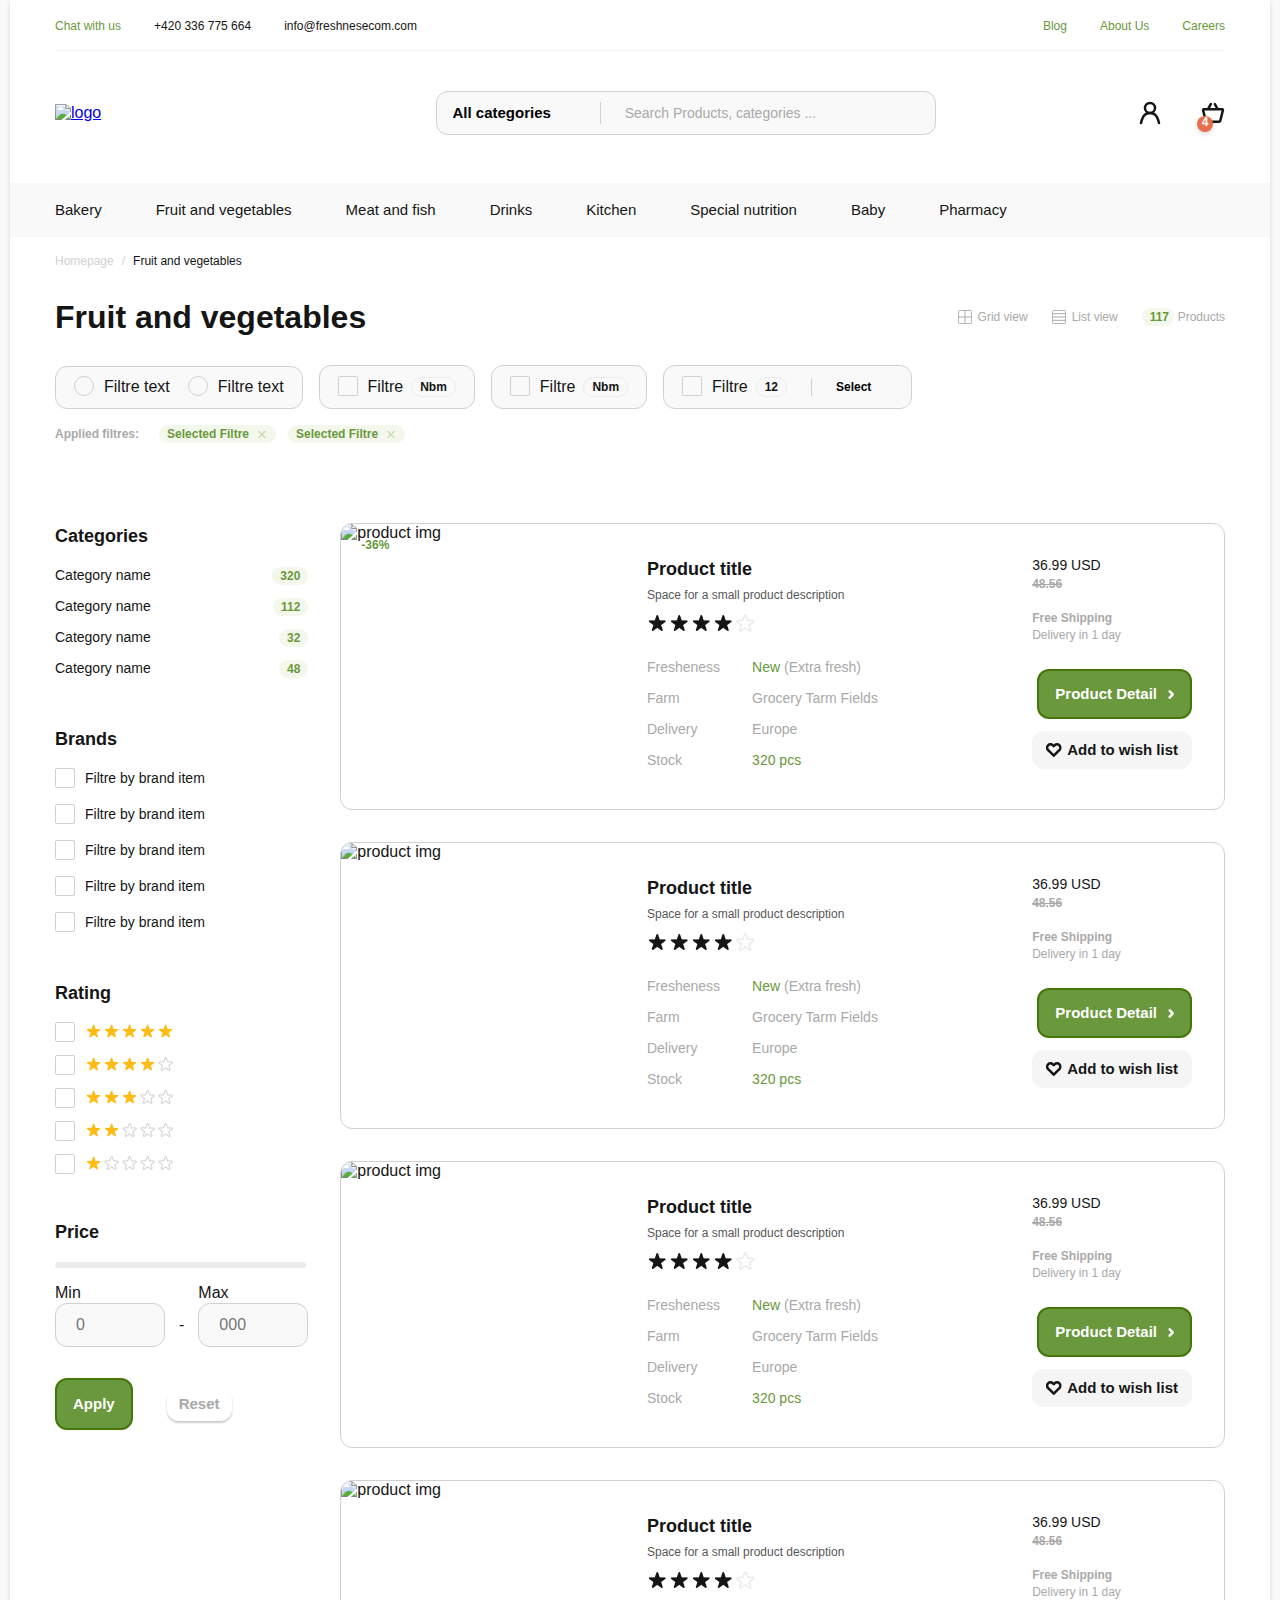
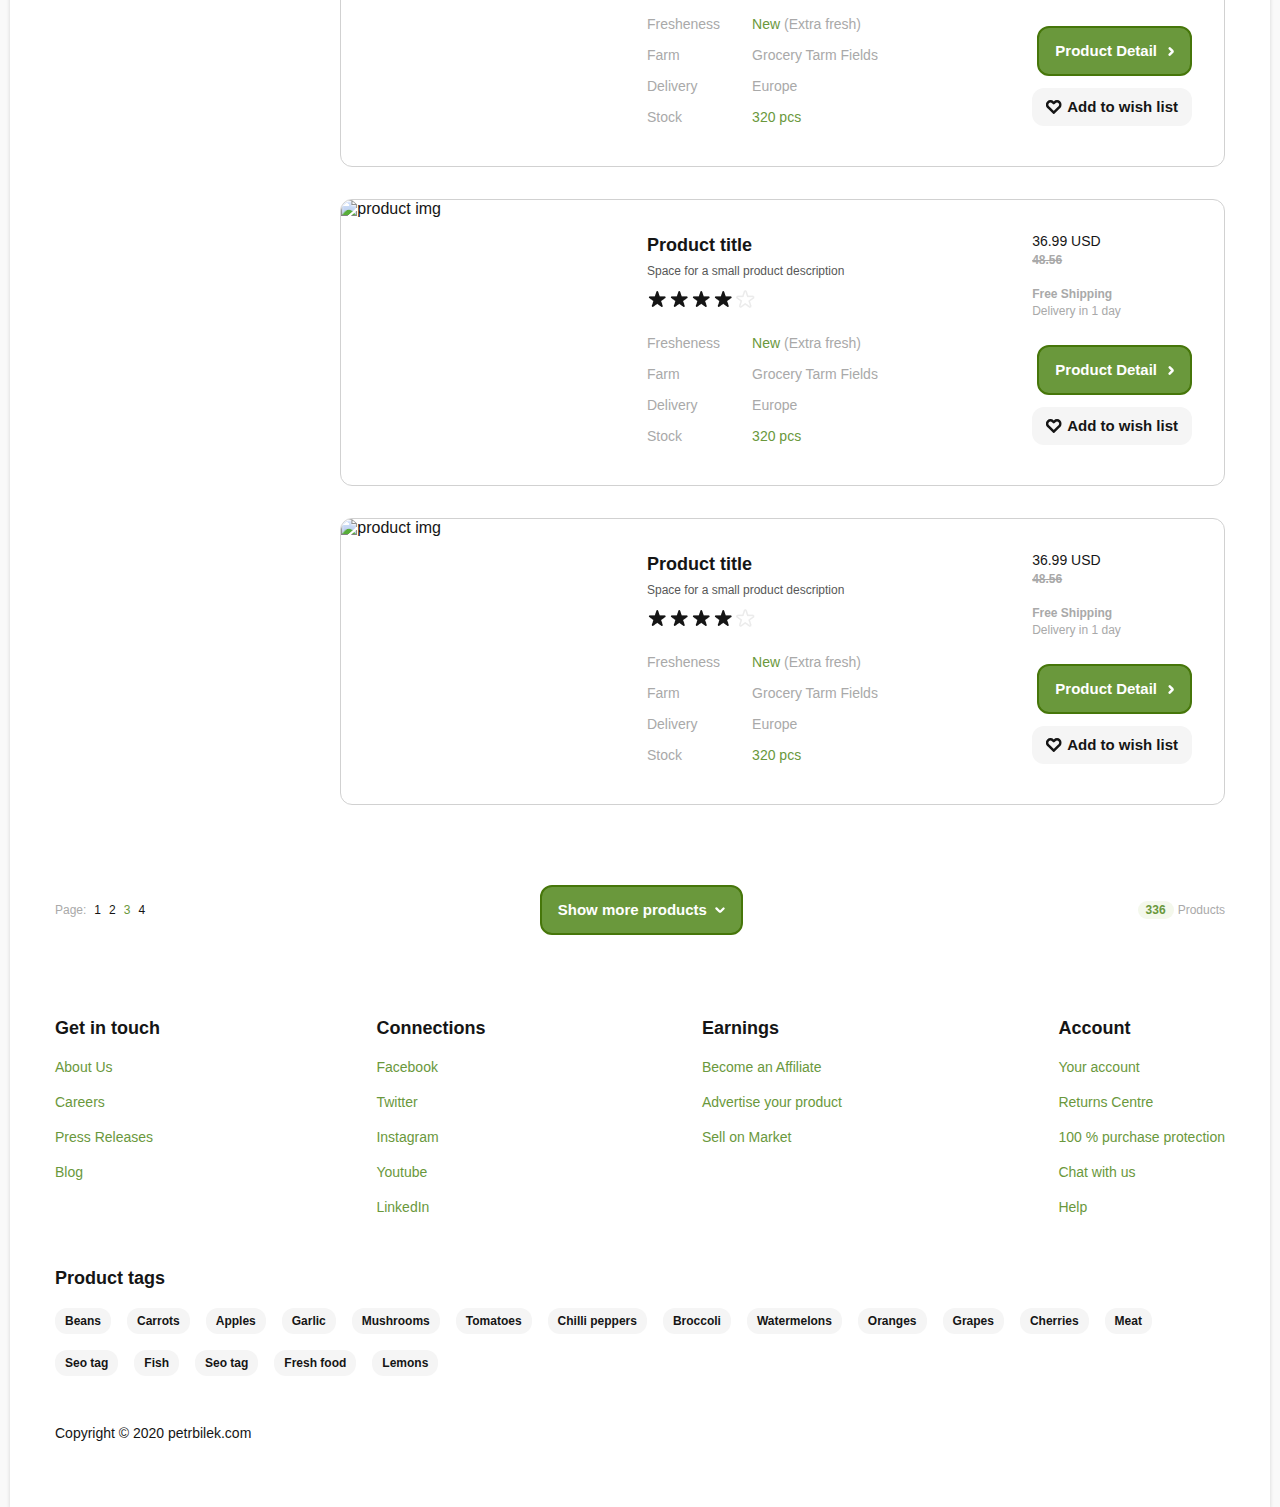
==== commit 7b27e00e: "enter" ====
--- a/category.html
+++ b/category.html
@@ -246,19 +246,19 @@
             <div class="catigory__form">
               <div class="catigory__filter-box">
                 <label class="catigory__filter-radio">
-                  <input class="catigory__filter" type="radio" name="filtre" required>
+                  <input class="catigory__filter" type="radio" name="filtre">
                   <span class="catigory__filter-check"></span>
                   Filtre text
                 </label>
                 <label class="catigory__filter-radio">
-                  <input class="catigory__filter" type="radio" name="filtre" required>
+                  <input class="catigory__filter" type="radio" name="filtre">
                   <span class="catigory__filter-check"></span>
                   Filtre text
                 </label>
               </div>
               <div class="catigory__filter-box">
                 <label class="catigory__filter-radio">
-                  <input class="catigory__filter-checkbox" type="checkbox" name="filtre-checkbox" required>
+                  <input class="catigory__filter-checkbox" type="checkbox" name="filtre-checkbox">
                   <span class="catigory__box-check"></span>
                   Filtre
               </label>
@@ -266,7 +266,7 @@
               </div>
               <div class="catigory__filter-box">
                 <label class="catigory__filter-radio">
-                  <input class="catigory__filter-checkbox" type="checkbox" name="filtre-checkbox1" required>
+                  <input class="catigory__filter-checkbox" type="checkbox" name="filtre-checkbox1">
                   <span class="catigory__box-check"></span>
                   Filtre
               </label>
@@ -275,7 +275,7 @@
           
               <div class="catigory__filter-box">
                 <label class="catigory__filter-radio">
-                  <input class="catigory__filter-checkbox" type="checkbox" name="filtre-checkbox2" required>
+                  <input class="catigory__filter-checkbox" type="checkbox" name="filtre-checkbox2">
                   <span class="catigory__box-check"></span>
                   Filtre
               </label>
@@ -332,27 +332,27 @@
                   <li class="settings__item">
                     <h3 class="settings__heading">Brands</h3>
                     <label class="settings__brand">
-                      <input class="settings__brand-field" type="checkbox" name="brand-item1"  required>
+                      <input class="settings__brand-field" type="checkbox" name="brand-item1">
                       <span class="settings__box-check"></span>
                       Filtre by brand item
                     </label>
                     <label class="settings__brand">
-                      <input class="settings__brand-field" type="checkbox" name="brand-item2" required>
+                      <input class="settings__brand-field" type="checkbox" name="brand-item2">
                       <span class="settings__box-check"></span>
                       Filtre by brand item
                     </label>
                     <label class="settings__brand">
-                      <input class="settings__brand-field" type="checkbox" name="brand-item3" required>
+                      <input class="settings__brand-field" type="checkbox" name="brand-item3">
                       <span class="settings__box-check"></span>
                       Filtre by brand item
                     </label>
                     <label class="settings__brand">
-                      <input class="settings__brand-field" type="checkbox" name="brand-item4" required>
+                      <input class="settings__brand-field" type="checkbox" name="brand-item4">
                       <span class="settings__box-check"></span>
                       Filtre by brand item
                     </label>
                     <label class="settings__brand">
-                      <input class="settings__brand-field" type="checkbox" name="brand-item5" required>
+                      <input class="settings__brand-field" type="checkbox" name="brand-item5">
                       <span class="settings__box-check"></span>
                       Filtre by brand item
                     </label>
@@ -360,27 +360,27 @@
                   <li class="settings__item">
                     <h3 class="settings__heading">Rating</h3>
                     <label class="settings__brand">
-                      <input class="settings__brand-field" type="checkbox" name="Rating1" required>
+                      <input class="settings__brand-field" type="checkbox" name="Rating1">
                       <span class="settings__box-check"></span>
                       <img class="settings__rating-img" src="img/stars-five.png" alt="stars">
                     </label>
                     <label class="settings__brand">
-                      <input class="settings__brand-field" type="checkbox" name="Rating2" required>
+                      <input class="settings__brand-field" type="checkbox" name="Rating2">
                       <span class="settings__box-check"></span>
                       <img class="settings__rating-img" src="img/stars-for.png" alt="stars">
                     </label>
                     <label class="settings__brand">
-                      <input class="settings__brand-field" type="checkbox" name="Rating3" required>
+                      <input class="settings__brand-field" type="checkbox" name="Rating3">
                       <span class="settings__box-check"></span>
                       <img class="settings__rating-img" src="img/stars-three.png" alt="stars">
                     </label>
                     <label class="settings__brand">
-                      <input class="settings__brand-field" type="checkbox" name="Rating4" required>
+                      <input class="settings__brand-field" type="checkbox" name="Rating4">
                       <span class="settings__box-check"></span>
                       <img class="settings__rating-img" src="img/stars-two.png" alt="stars">
                     </label>
                     <label class="settings__brand">
-                      <input class="settings__brand-field" type="checkbox" name="Rating5" required>
+                      <input class="settings__brand-field" type="checkbox" name="Rating5">
                       <span class="settings__box-check"></span>
                       <img class="settings__rating-img" src="img/stars-one.png" alt="stars">
                     </label>
@@ -391,12 +391,12 @@
                     <div class="settings__min-max">
                       <label class="settings__max">
                         Min
-                        <input class="settings__min" type="number-min" name="min" placeholder="0" min="1" required>
+                        <input class="settings__min" type="number-min" name="min" placeholder="0" min="1">
                       </label>
                       <span class="settings__line">-</span>
                       <label class="settings__max">
                         Max
-                        <input class="settings__min" type="number-max" name="min" placeholder="000" min="1" required>
+                        <input class="settings__min" type="number-max" name="min" placeholder="000" min="1">
                       </label>
                     </div>
                   </li>
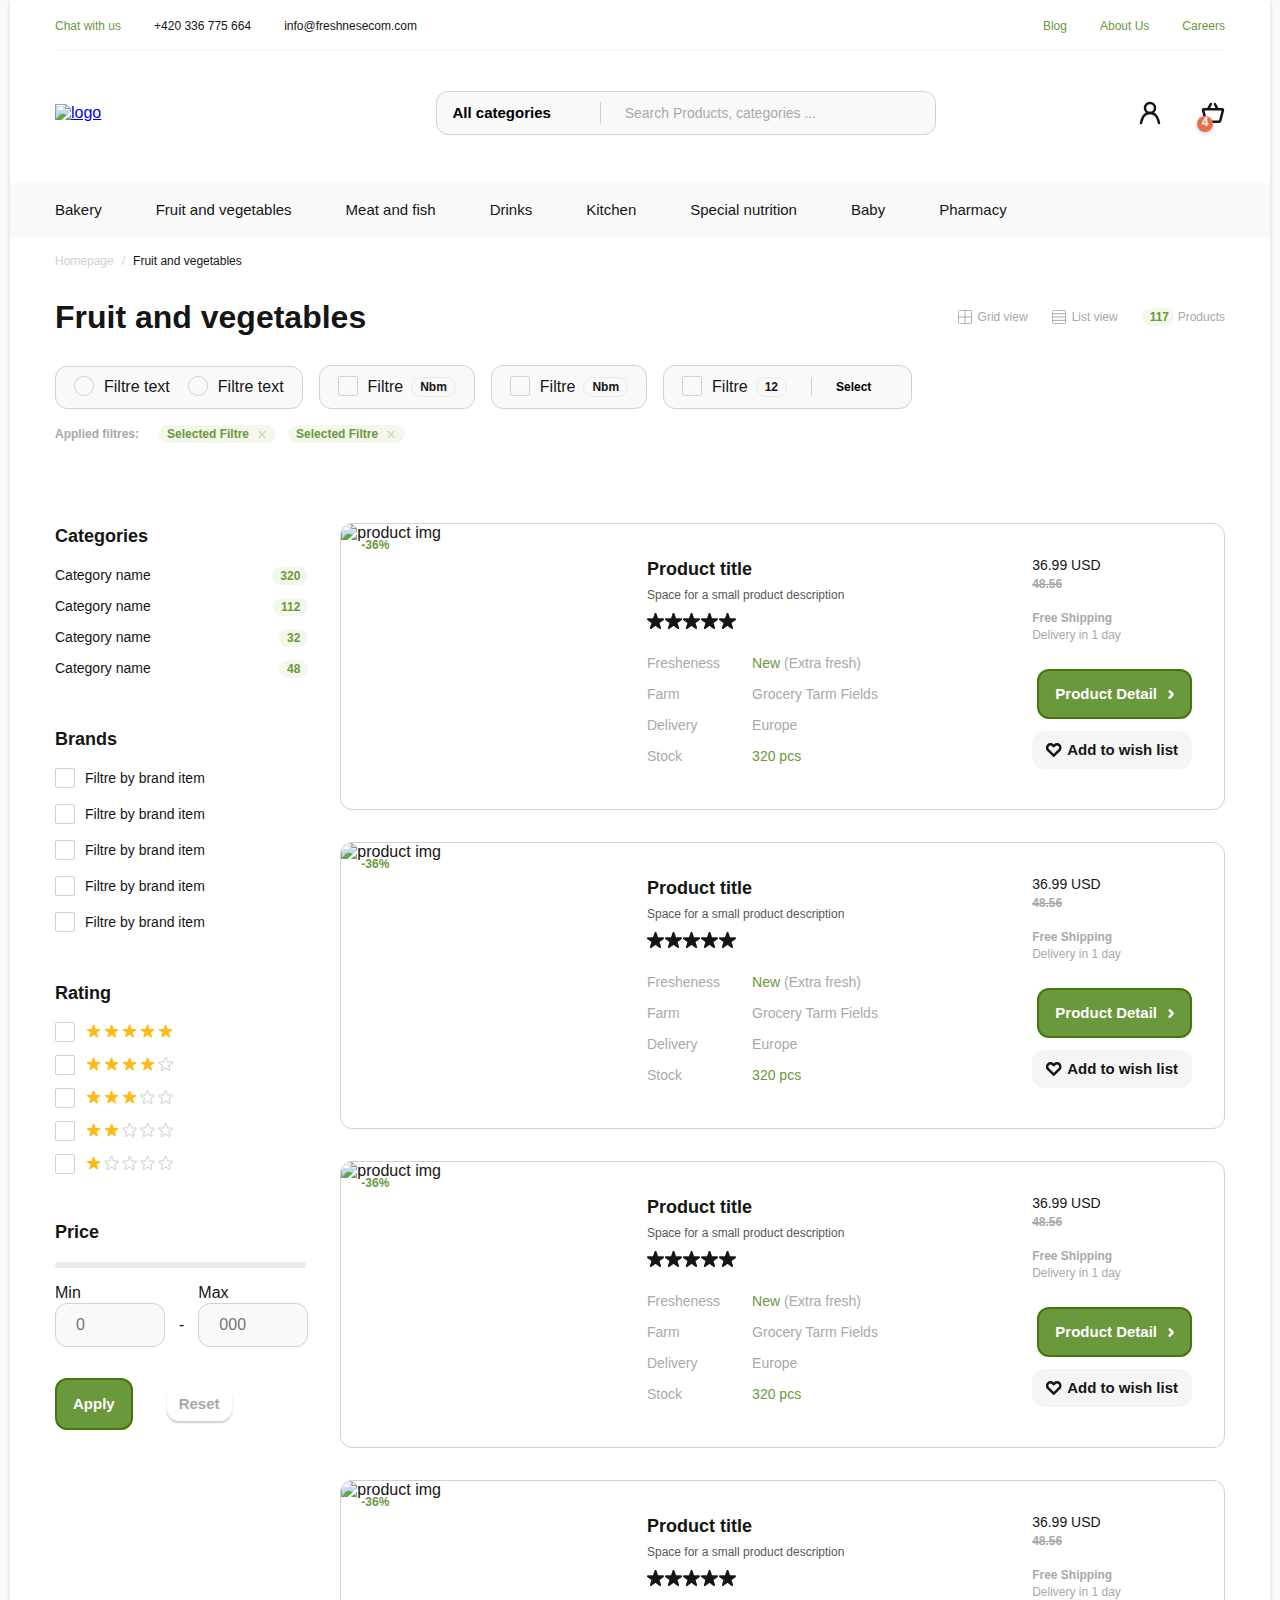
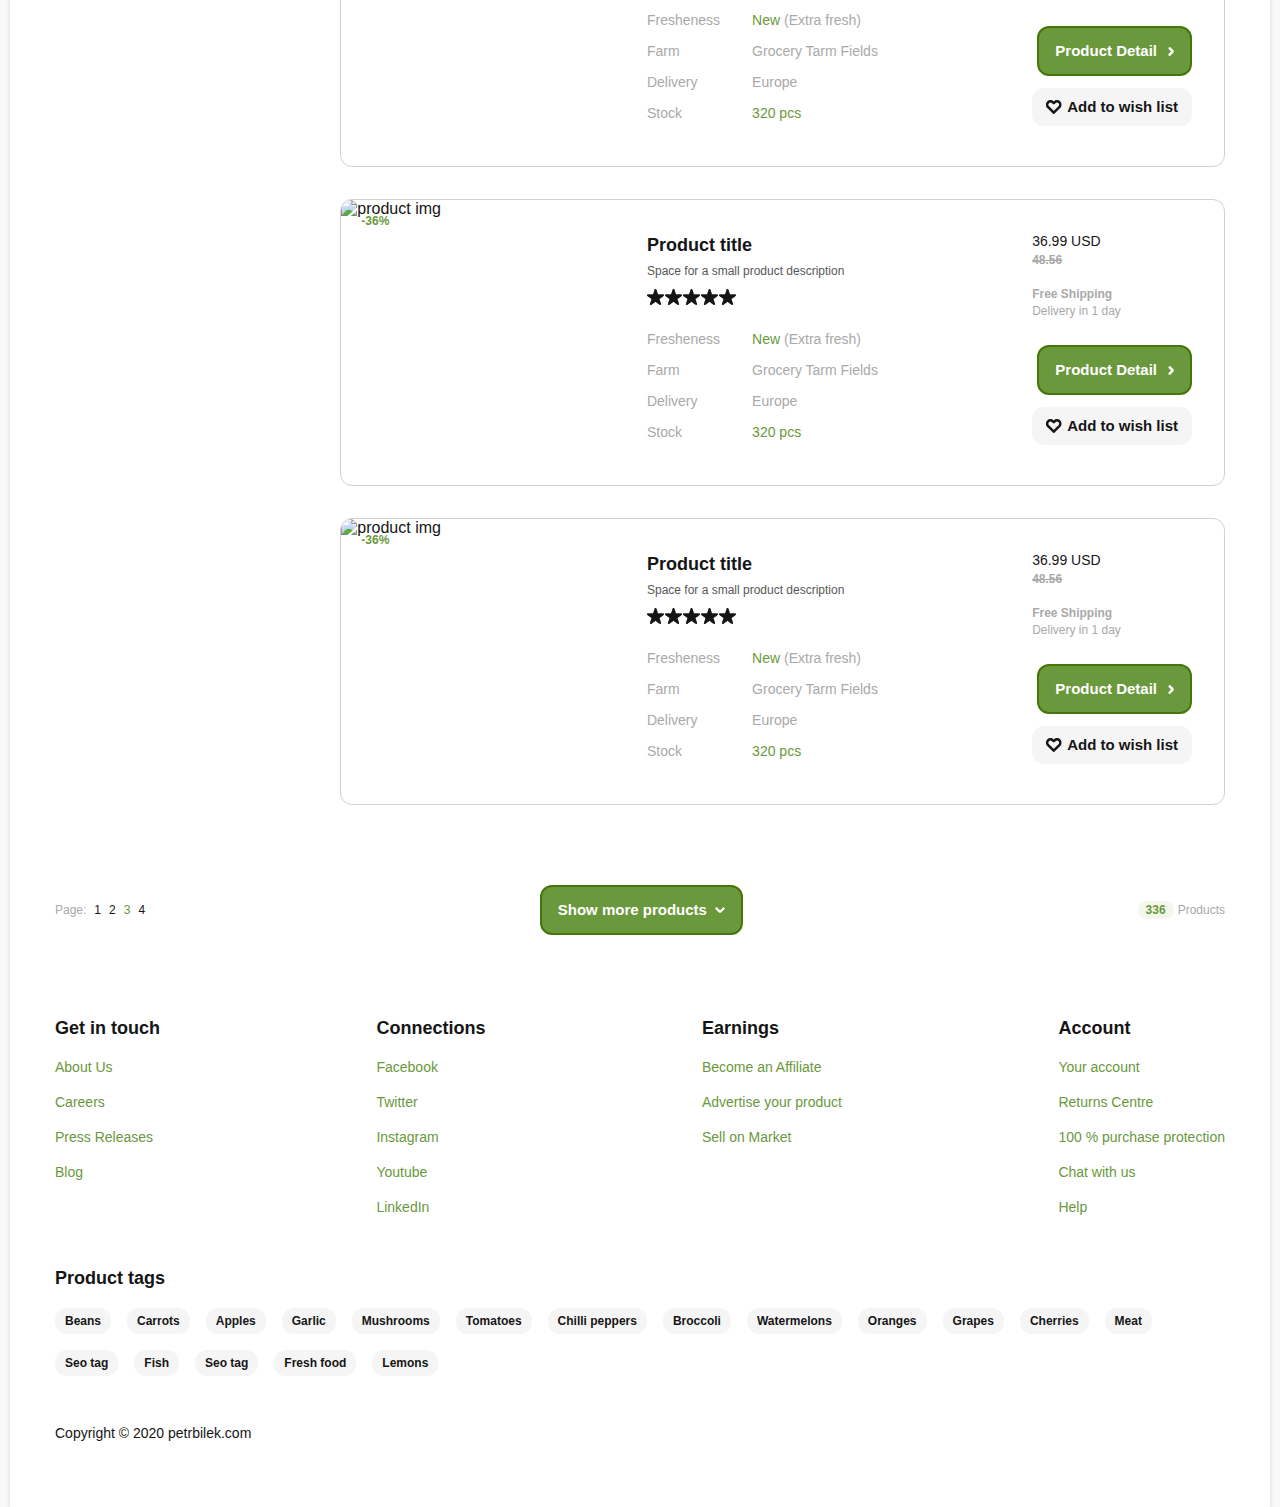
==== commit c50f1a56: "catigory grid and list stile" ====
--- a/category.html
+++ b/category.html
@@ -417,7 +417,10 @@
                   <div class="catigory__info-part-left">
                     <a class="catigory__product-heading" href="#">Product title</a>
                     <p class="catigory__product-text">Space for a small product description </p>
-                    <img class="catigory__product-stars" src="img/stars.png" alt="stars">
+                    <div class="catigory__product-stars">
+                      <img class="catigory__product-empty" src="img/empty.png" alt="stars" width="89" height="16">
+                      <img class="catigory__product-full" src="img/full.png" alt="stars" width="89" height="16">
+                    </div>
                     <ul class="catigory__info-list">
                       <li class="catigory__info-item">
                         <span class="catigory__info-left">Fresheness</span>
@@ -463,13 +466,16 @@
               <div class="catigory__product-box">
                 <div class="catigory__product-img-boxing">
                   <img class="catigory__product-img" src="https://via.placeholder.com/268x280?text=PRODUCT" alt="product img" width="268" height="280">
-                  <span class="catigory__product-img-sale"></span>
+                  <span class="catigory__product-img-sale">-36%</span>
                 </div>
                 <div class="catigory__product-info">
                   <div class="catigory__info-part-left">
                     <a class="catigory__product-heading" href="#">Product title</a>
                     <p class="catigory__product-text">Space for a small product description </p>
-                    <img class="catigory__product-stars" src="img/stars.png" alt="stars">
+                    <div class="catigory__product-stars">
+                      <img class="catigory__product-empty" src="img/empty.png" alt="stars" width="89" height="16">
+                      <img class="catigory__product-full" src="img/full.png" alt="stars" width="89" height="16">
+                    </div>
                     <ul class="catigory__info-list">
                       <li class="catigory__info-item">
                         <span class="catigory__info-left">Fresheness</span>
@@ -515,13 +521,16 @@
               <div class="catigory__product-box">
                 <div class="catigory__product-img-boxing">
                   <img class="catigory__product-img" src="https://via.placeholder.com/268x280?text=PRODUCT" alt="product img" width="268" height="280">
-                  <span class="catigory__product-img-sale"></span>
+                  <span class="catigory__product-img-sale">-36%</span>
                 </div>
                 <div class="catigory__product-info">
                   <div class="catigory__info-part-left">
                     <a class="catigory__product-heading" href="#">Product title</a>
                     <p class="catigory__product-text">Space for a small product description </p>
-                    <img class="catigory__product-stars" src="img/stars.png" alt="stars">
+                    <div class="catigory__product-stars">
+                      <img class="catigory__product-empty" src="img/empty.png" alt="stars" width="89" height="16">
+                      <img class="catigory__product-full" src="img/full.png" alt="stars" width="89" height="16">
+                    </div>
                     <ul class="catigory__info-list">
                       <li class="catigory__info-item">
                         <span class="catigory__info-left">Fresheness</span>
@@ -567,13 +576,16 @@
               <div class="catigory__product-box">
                 <div class="catigory__product-img-boxing">
                   <img class="catigory__product-img" src="https://via.placeholder.com/268x280?text=PRODUCT" alt="product img" width="268" height="280">
-                  <span class="catigory__product-img-sale"></span>
+                  <span class="catigory__product-img-sale">-36%</span>
                 </div>
                 <div class="catigory__product-info">
                   <div class="catigory__info-part-left">
                     <a class="catigory__product-heading" href="#">Product title</a>
                     <p class="catigory__product-text">Space for a small product description </p>
-                    <img class="catigory__product-stars" src="img/stars.png" alt="stars">
+                    <div class="catigory__product-stars">
+                      <img class="catigory__product-empty" src="img/empty.png" alt="stars" width="89" height="16">
+                      <img class="catigory__product-full" src="img/full.png" alt="stars" width="89" height="16">
+                    </div>
                     <ul class="catigory__info-list">
                       <li class="catigory__info-item">
                         <span class="catigory__info-left">Fresheness</span>
@@ -619,13 +631,16 @@
               <div class="catigory__product-box">
                 <div class="catigory__product-img-boxing">
                   <img class="catigory__product-img" src="https://via.placeholder.com/268x280?text=PRODUCT" alt="product img" width="268" height="280">
-                  <span class="catigory__product-img-sale"></span>
+                  <span class="catigory__product-img-sale">-36%</span>
                 </div>
                 <div class="catigory__product-info">
                   <div class="catigory__info-part-left">
                     <a class="catigory__product-heading" href="#">Product title</a>
                     <p class="catigory__product-text">Space for a small product description </p>
-                    <img class="catigory__product-stars" src="img/stars.png" alt="stars">
+                    <div class="catigory__product-stars">
+                      <img class="catigory__product-empty" src="img/empty.png" alt="stars" width="89" height="16">
+                      <img class="catigory__product-full" src="img/full.png" alt="stars" width="89" height="16">
+                    </div>
                     <ul class="catigory__info-list">
                       <li class="catigory__info-item">
                         <span class="catigory__info-left">Fresheness</span>
@@ -671,13 +686,16 @@
               <div class="catigory__product-box">
                 <div class="catigory__product-img-boxing">
                   <img class="catigory__product-img" src="https://via.placeholder.com/268x280?text=PRODUCT" alt="product img" width="268" height="280">
-                  <span class="catigory__product-img-sale"></span>
+                  <span class="catigory__product-img-sale">-36%</span>
                 </div>
                 <div class="catigory__product-info">
                   <div class="catigory__info-part-left">
                     <a class="catigory__product-heading" href="#">Product title</a>
                     <p class="catigory__product-text">Space for a small product description </p>
-                    <img class="catigory__product-stars" src="img/stars.png" alt="stars">
+                    <div class="catigory__product-stars">
+                      <img class="catigory__product-empty" src="img/empty.png" alt="stars" width="89" height="16">
+                      <img class="catigory__product-full" src="img/full.png" alt="stars" width="89" height="16">
+                    </div>
                     <ul class="catigory__info-list">
                       <li class="catigory__info-item">
                         <span class="catigory__info-left">Fresheness</span>
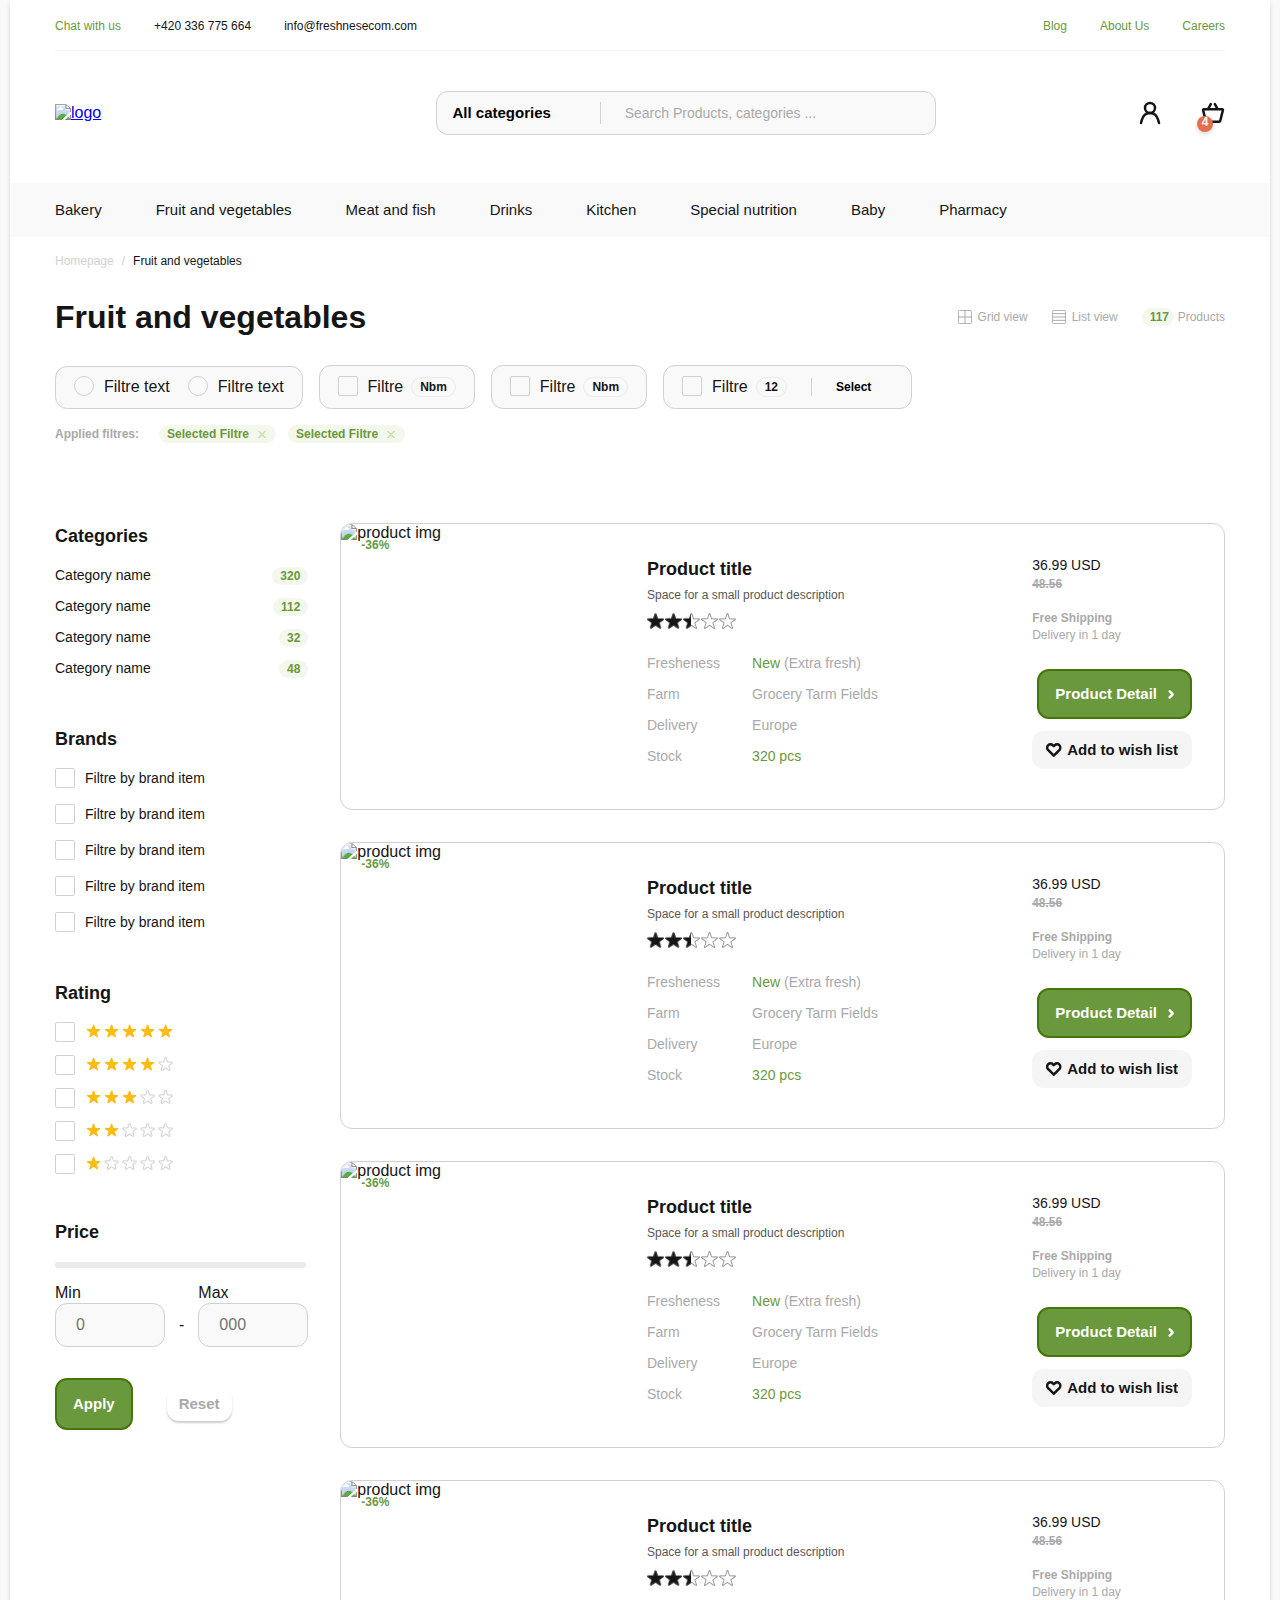
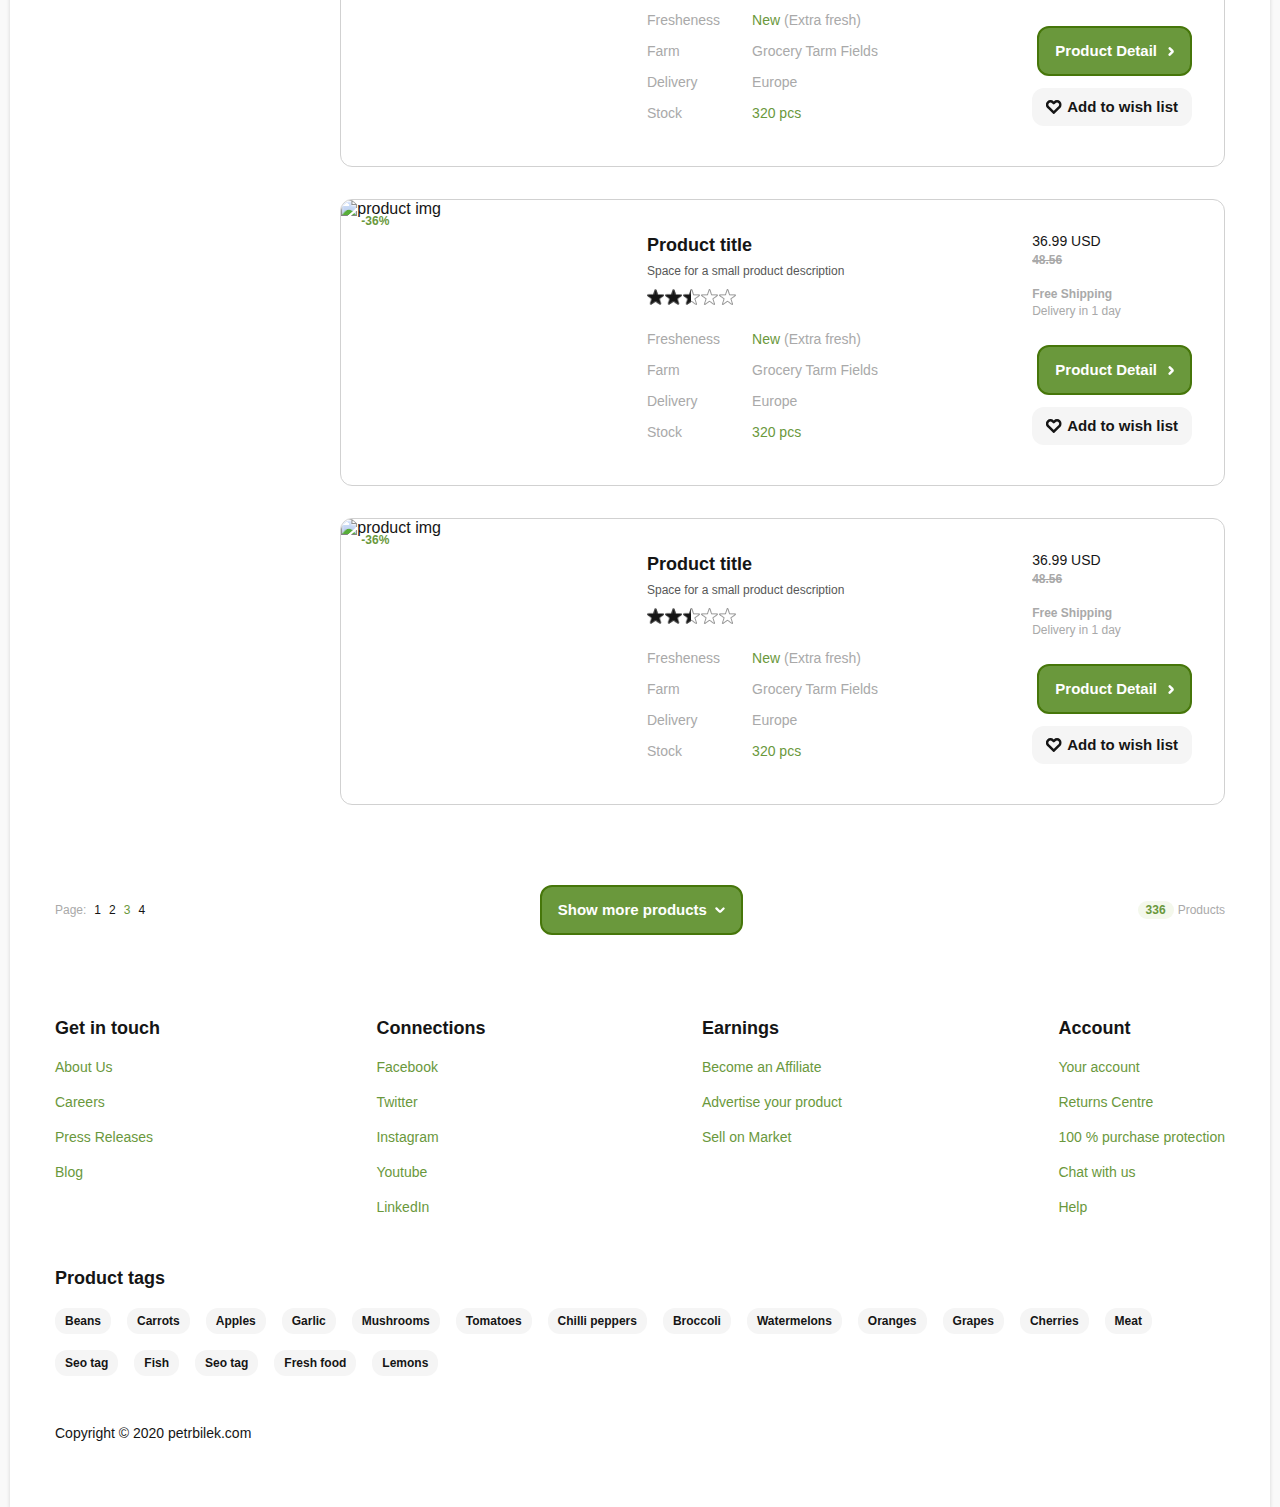
==== commit 8c00f25b: "finish catigory and index part" ====
--- a/category.html
+++ b/category.html
@@ -12,7 +12,7 @@
 <body>
   <div class="container">
     <header class="site-header">
-
+      <h1 class="visually-hidden">Header</h1>
       <nav class="site-header__nav nav">
         <div class="nav__box">
           <ul class="nav__contact-list">
@@ -40,7 +40,8 @@
         </div>
       </nav>
 
-      <section class="site-header__main header-main">
+      <section class="site-header__main header-main shopping">
+        <h2 class="visually-hidden">Site header main</h2>
         <a class="header-main__logo-link" href="#"><img class="header-main__logo-img" src="img/logo.svg" alt="logo"
             width="177" height="18"></a>
         <button class="header-main__mobile-search" type="button"></button>
@@ -78,9 +79,112 @@
           </svg>
           <span class="header-main__cart-number">4</span>
         </a>
+        <div class="shopping__cart">
+          <div class="shopping__header">
+            <h3 class="shopping__header-heading">Shopping cart</h3>
+            <button class="shopping__header-close" type="button"></button>
+          </div>
+          <ul class="shopping__list">
+            <li class="shopping__item catigory">
+              <div class="shopping__cart-left">
+                <img class="shopping__cart-left-img" src="https://via.placeholder.com/268x280?text=PRODUCT" width="100" height="67" alt="cart img">
+                <ul class="shopping__cart-left-list">
+                  <li class="shopping__cart-left-item">
+                    <button class="shopping__cart-left-button shopping__cart-left-wish">Wishlist</button>
+                  </li>
+                  <li class="shopping__cart-left-item">
+                    <button class="shopping__cart-left-button shopping__cart-left-compare">Compare</button>
+                  </li>
+                  <li class="shopping__cart-left-item">
+                    <button class="shopping__cart-left-button shopping__cart-left-remove">Remove</button>
+                  </li>
+                </ul>
+              </div>
+              <div class="shopping__cart-right">
+                <h4 class="shopping__cart-right-heading">Product-title</h4>
+                <table>
+                  <tr class="shopping__cart-right-tr">
+                    <th class="shopping__cart-right-th">Farm:</th>
+                    <td class="shopping__cart-right-td">Tharamis Farm</td>
+                  </tr>
+                  <tr class="shopping__cart-right-tr">
+                    <td class="shopping__cart-right-th">Freshness:</td>
+                    <td class="shopping__cart-right-td">1 day old</td>
+                  </tr>
+                </table>
+                <div class="catigory__product-stars">
+                  <img class="catigory__product-empty" src="img/empty.png" alt="stars" width="89" height="16">
+                  <div class="catigory__product-full-box">
+                    <img class="catigory__product-full" src="img/star-full.png" alt="" width="17" height="16">
+                    <img class="catigory__product-full" src="img/star-full.png" alt="" width="17" height="16">
+                    <img class="catigory__product-full" src="img/star-full.png" alt="" width="17" height="16">
+                    <img class="catigory__product-full" src="img/star-full.png" alt="" width="17" height="16">
+                    <img class="catigory__product-full" src="img/star-full.png" alt="" width="17" height="16">
+                  </div>
+                </div>
+                <div class="shopping__cart-right-money">
+                  <p class="shopping__cart-right-price">36.99 USD <span class="shopping__cart-right-sale">48.56 USD</span></p>
+                  <button class="shopping__cart-right-btn"><span class="shopping__cart-right-pcs">1 pcs</span>Pcs</button>
+                </div>
+              </div>
+            </li>
+            <li class="shopping__item catigory">
+              <div class="shopping__cart-left">
+                <img class="shopping__cart-left-img" src="https://via.placeholder.com/268x280?text=PRODUCT" width="100" height="67" alt="cart img">
+                <ul class="shopping__cart-left-list">
+                  <li class="shopping__cart-left-item">
+                    <button class="shopping__cart-left-button shopping__cart-left-wish">Wishlist</button>
+                  </li>
+                  <li class="shopping__cart-left-item">
+                    <button class="shopping__cart-left-button shopping__cart-left-compare">Compare</button>
+                  </li>
+                  <li class="shopping__cart-left-item">
+                    <button class="shopping__cart-left-button shopping__cart-left-remove">Remove</button>
+                  </li>
+                </ul>
+              </div>
+              <div class="shopping__cart-right">
+                <h4 class="shopping__cart-right-heading">Product-title</h4>
+                <table>
+                  <tr class="shopping__cart-right-tr">
+                    <th class="shopping__cart-right-th">Farm:</th>
+                    <td class="shopping__cart-right-td">Tharamis Farm</td>
+                  </tr>
+                  <tr class="shopping__cart-right-tr">
+                    <td class="shopping__cart-right-th">Freshness:</td>
+                    <td class="shopping__cart-right-td">1 day old</td>
+                  </tr>
+                </table>
+                <div class="catigory__product-stars">
+                  <img class="catigory__product-empty" src="img/empty.png" alt="stars" width="89" height="16">
+                  <div class="catigory__product-full-box">
+                    <img class="catigory__product-full" src="img/star-full.png" alt="" width="17" height="16">
+                    <img class="catigory__product-full" src="img/star-full.png" alt="" width="17" height="16">
+                    <img class="catigory__product-full" src="img/star-full.png" alt="" width="17" height="16">
+                    <img class="catigory__product-full" src="img/star-full.png" alt="" width="17" height="16">
+                    <img class="catigory__product-full" src="img/star-full.png" alt="" width="17" height="16">
+                  </div>
+                </div>
+                <div class="shopping__cart-right-money">
+                  <p class="shopping__cart-right-price">36.99 USD <span class="shopping__cart-right-sale">48.56 USD</span></p>
+                  <button class="shopping__cart-right-btn"><span class="shopping__cart-right-pcs">1 pcs</span>Pcs</button>
+                </div>
+              </div>
+            </li>
+          </ul>
+          <div class="shopping__footer">
+            <span class="shopping__footer-info">Subtotal</span>
+            <p class="shopping__footer-allprice">73.98 USD</p>
+            <div class="shopping__footer-box">
+              <p class="shopping__footer-text">Continue shopping</p>
+              <a class="shopping__footer-link" href="#">Go to Checkout</a>
+            </div>
+          </div>
+        </div>
       </section>
 
       <section class="site-header__menu header-menu">
+        <h2 class="visually-hidden">site header menu</h2>
         <button class="header-menu__link" type="button">
           <svg class="header-menu__svg" width="24" height="20">
             <path fill-rule="evenodd" clip-rule="evenodd" d="M0 0h24v2H0V0zm0 8h24v2H0V8zm24 8H0v2h24v-2z"
@@ -221,7 +325,8 @@
       </div>
 
       <section class="site-main__catigory catigory">
-        <form action="https://echo.htmlacademy.ru" method="GET">
+        <h2 class="visually-hidden">Catigory</h2>
+        <form class="catigory__form-dad" action="https://echo.htmlacademy.ru" method="GET">
           <div class="catigory__header">
             <h2 class="catigory__heading">Fruit and vegetables</h2>
             <ul class="catigory__list">
@@ -246,19 +351,19 @@
             <div class="catigory__form">
               <div class="catigory__filter-box">
                 <label class="catigory__filter-radio">
-                  <input class="catigory__filter" type="radio" name="filtre">
+                  <input class="catigory__filter" type="radio" name="radio2">
                   <span class="catigory__filter-check"></span>
                   Filtre text
                 </label>
                 <label class="catigory__filter-radio">
-                  <input class="catigory__filter" type="radio" name="filtre">
+                  <input class="catigory__filter" type="radio" name="radio2">
                   <span class="catigory__filter-check"></span>
                   Filtre text
                 </label>
               </div>
               <div class="catigory__filter-box">
                 <label class="catigory__filter-radio">
-                  <input class="catigory__filter-checkbox" type="checkbox" name="filtre-checkbox">
+                  <input class="catigory__filter-checkbox" type="checkbox" name="filtre1">
                   <span class="catigory__box-check"></span>
                   Filtre
               </label>
@@ -266,7 +371,7 @@
               </div>
               <div class="catigory__filter-box">
                 <label class="catigory__filter-radio">
-                  <input class="catigory__filter-checkbox" type="checkbox" name="filtre-checkbox1">
+                  <input class="catigory__filter-checkbox" type="checkbox" name="filtre2">
                   <span class="catigory__box-check"></span>
                   Filtre
               </label>
@@ -275,12 +380,12 @@
           
               <div class="catigory__filter-box">
                 <label class="catigory__filter-radio">
-                  <input class="catigory__filter-checkbox" type="checkbox" name="filtre-checkbox2">
+                  <input class="catigory__filter-checkbox" type="checkbox" name="filtre3">
                   <span class="catigory__box-check"></span>
                   Filtre
               </label>
                 <span class="catigory__filter-nbm">12</span>
-                <select class="catigory__select" name="select-filtre3">
+                <select class="catigory__select" name="select">
                   <option value="Select">Select</option>
                   <option value="Bakery">value 01</option>
                   <option value="Fruit and vegetables">value 02</option>
@@ -332,27 +437,27 @@
                   <li class="settings__item">
                     <h3 class="settings__heading">Brands</h3>
                     <label class="settings__brand">
-                      <input class="settings__brand-field" type="checkbox" name="brand-item1">
+                      <input class="settings__brand-field" type="checkbox" name="brand1">
                       <span class="settings__box-check"></span>
                       Filtre by brand item
                     </label>
                     <label class="settings__brand">
-                      <input class="settings__brand-field" type="checkbox" name="brand-item2">
+                      <input class="settings__brand-field" type="checkbox" name="brand2">
                       <span class="settings__box-check"></span>
                       Filtre by brand item
                     </label>
                     <label class="settings__brand">
-                      <input class="settings__brand-field" type="checkbox" name="brand-item3">
+                      <input class="settings__brand-field" type="checkbox" name="brand3">
                       <span class="settings__box-check"></span>
                       Filtre by brand item
                     </label>
                     <label class="settings__brand">
-                      <input class="settings__brand-field" type="checkbox" name="brand-item4">
+                      <input class="settings__brand-field" type="checkbox" name="brand4">
                       <span class="settings__box-check"></span>
                       Filtre by brand item
                     </label>
                     <label class="settings__brand">
-                      <input class="settings__brand-field" type="checkbox" name="brand-item5">
+                      <input class="settings__brand-field" type="checkbox" name="brand5">
                       <span class="settings__box-check"></span>
                       Filtre by brand item
                     </label>
@@ -360,27 +465,27 @@
                   <li class="settings__item">
                     <h3 class="settings__heading">Rating</h3>
                     <label class="settings__brand">
-                      <input class="settings__brand-field" type="checkbox" name="Rating1">
+                      <input class="settings__brand-field" type="checkbox" name="stars5">
                       <span class="settings__box-check"></span>
                       <img class="settings__rating-img" src="img/stars-five.png" alt="stars">
                     </label>
                     <label class="settings__brand">
-                      <input class="settings__brand-field" type="checkbox" name="Rating2">
+                      <input class="settings__brand-field" type="checkbox" name="stars4">
                       <span class="settings__box-check"></span>
                       <img class="settings__rating-img" src="img/stars-for.png" alt="stars">
                     </label>
                     <label class="settings__brand">
-                      <input class="settings__brand-field" type="checkbox" name="Rating3">
+                      <input class="settings__brand-field" type="checkbox" name="stars3">
                       <span class="settings__box-check"></span>
                       <img class="settings__rating-img" src="img/stars-three.png" alt="stars">
                     </label>
                     <label class="settings__brand">
-                      <input class="settings__brand-field" type="checkbox" name="Rating4">
+                      <input class="settings__brand-field" type="checkbox" name="stars2">
                       <span class="settings__box-check"></span>
                       <img class="settings__rating-img" src="img/stars-two.png" alt="stars">
                     </label>
                     <label class="settings__brand">
-                      <input class="settings__brand-field" type="checkbox" name="Rating5">
+                      <input class="settings__brand-field" type="checkbox" name="stars1">
                       <span class="settings__box-check"></span>
                       <img class="settings__rating-img" src="img/stars-one.png" alt="stars">
                     </label>
@@ -391,14 +496,14 @@
                     <div class="settings__min-max">
                       <label class="settings__max">
                         Min
-                        <input class="settings__min" type="number-min" name="min" placeholder="0" min="1">
+                        <input class="settings__min" type="number" name="min" placeholder="0" min="1">
                       </label>
                       <span class="settings__line">-</span>
                       <label class="settings__max">
                         Max
-                        <input class="settings__min" type="number-max" name="min" placeholder="000" min="1">
+                        <input class="settings__min" type="number" name="max" placeholder="000" min="1">
                       </label>
-                    </div>
+                   </div>
                   </li>
                 </ul>
                 <div class="settings__btn-box">
@@ -419,7 +524,13 @@
                     <p class="catigory__product-text">Space for a small product description </p>
                     <div class="catigory__product-stars">
                       <img class="catigory__product-empty" src="img/empty.png" alt="stars" width="89" height="16">
-                      <img class="catigory__product-full" src="img/full.png" alt="stars" width="89" height="16">
+                      <div class="catigory__product-full-box">
+                        <img class="catigory__product-full" src="img/star-full.png" alt="" width="17" height="16">
+                        <img class="catigory__product-full" src="img/star-full.png" alt="" width="17" height="16">
+                        <img class="catigory__product-full" src="img/star-full.png" alt="" width="17" height="16">
+                        <img class="catigory__product-full" src="img/star-full.png" alt="" width="17" height="16">
+                        <img class="catigory__product-full" src="img/star-full.png" alt="" width="17" height="16">
+                      </div>
                     </div>
                     <ul class="catigory__info-list">
                       <li class="catigory__info-item">
@@ -474,7 +585,13 @@
                     <p class="catigory__product-text">Space for a small product description </p>
                     <div class="catigory__product-stars">
                       <img class="catigory__product-empty" src="img/empty.png" alt="stars" width="89" height="16">
-                      <img class="catigory__product-full" src="img/full.png" alt="stars" width="89" height="16">
+                      <div class="catigory__product-full-box">
+                        <img class="catigory__product-full" src="img/star-full.png" alt="" width="17" height="16">
+                        <img class="catigory__product-full" src="img/star-full.png" alt="" width="17" height="16">
+                        <img class="catigory__product-full" src="img/star-full.png" alt="" width="17" height="16">
+                        <img class="catigory__product-full" src="img/star-full.png" alt="" width="17" height="16">
+                        <img class="catigory__product-full" src="img/star-full.png" alt="" width="17" height="16">
+                      </div>
                     </div>
                     <ul class="catigory__info-list">
                       <li class="catigory__info-item">
@@ -529,7 +646,13 @@
                     <p class="catigory__product-text">Space for a small product description </p>
                     <div class="catigory__product-stars">
                       <img class="catigory__product-empty" src="img/empty.png" alt="stars" width="89" height="16">
-                      <img class="catigory__product-full" src="img/full.png" alt="stars" width="89" height="16">
+                      <div class="catigory__product-full-box">
+                        <img class="catigory__product-full" src="img/star-full.png" alt="" width="17" height="16">
+                        <img class="catigory__product-full" src="img/star-full.png" alt="" width="17" height="16">
+                        <img class="catigory__product-full" src="img/star-full.png" alt="" width="17" height="16">
+                        <img class="catigory__product-full" src="img/star-full.png" alt="" width="17" height="16">
+                        <img class="catigory__product-full" src="img/star-full.png" alt="" width="17" height="16">
+                      </div>
                     </div>
                     <ul class="catigory__info-list">
                       <li class="catigory__info-item">
@@ -584,7 +707,13 @@
                     <p class="catigory__product-text">Space for a small product description </p>
                     <div class="catigory__product-stars">
                       <img class="catigory__product-empty" src="img/empty.png" alt="stars" width="89" height="16">
-                      <img class="catigory__product-full" src="img/full.png" alt="stars" width="89" height="16">
+                      <div class="catigory__product-full-box">
+                        <img class="catigory__product-full" src="img/star-full.png" alt="" width="17" height="16">
+                        <img class="catigory__product-full" src="img/star-full.png" alt="" width="17" height="16">
+                        <img class="catigory__product-full" src="img/star-full.png" alt="" width="17" height="16">
+                        <img class="catigory__product-full" src="img/star-full.png" alt="" width="17" height="16">
+                        <img class="catigory__product-full" src="img/star-full.png" alt="" width="17" height="16">
+                      </div>
                     </div>
                     <ul class="catigory__info-list">
                       <li class="catigory__info-item">
@@ -639,7 +768,13 @@
                     <p class="catigory__product-text">Space for a small product description </p>
                     <div class="catigory__product-stars">
                       <img class="catigory__product-empty" src="img/empty.png" alt="stars" width="89" height="16">
-                      <img class="catigory__product-full" src="img/full.png" alt="stars" width="89" height="16">
+                      <div class="catigory__product-full-box">
+                        <img class="catigory__product-full" src="img/star-full.png" alt="" width="17" height="16">
+                        <img class="catigory__product-full" src="img/star-full.png" alt="" width="17" height="16">
+                        <img class="catigory__product-full" src="img/star-full.png" alt="" width="17" height="16">
+                        <img class="catigory__product-full" src="img/star-full.png" alt="" width="17" height="16">
+                        <img class="catigory__product-full" src="img/star-full.png" alt="" width="17" height="16">
+                      </div>
                     </div>
                     <ul class="catigory__info-list">
                       <li class="catigory__info-item">
@@ -694,7 +829,13 @@
                     <p class="catigory__product-text">Space for a small product description </p>
                     <div class="catigory__product-stars">
                       <img class="catigory__product-empty" src="img/empty.png" alt="stars" width="89" height="16">
-                      <img class="catigory__product-full" src="img/full.png" alt="stars" width="89" height="16">
+                      <div class="catigory__product-full-box">
+                        <img class="catigory__product-full" src="img/star-full.png" alt="" width="17" height="16">
+                        <img class="catigory__product-full" src="img/star-full.png" alt="" width="17" height="16">
+                        <img class="catigory__product-full" src="img/star-full.png" alt="" width="17" height="16">
+                        <img class="catigory__product-full" src="img/star-full.png" alt="" width="17" height="16">
+                        <img class="catigory__product-full" src="img/star-full.png" alt="" width="17" height="16">
+                      </div>
                     </div>
                     <ul class="catigory__info-list">
                       <li class="catigory__info-item">
@@ -761,6 +902,7 @@
     </main>
 
     <footer class="site-footer">
+      <h1 class="visually-hidden">Footer</h1>
       <section class="footer-top">
         <h2 class="visually-hidden">footer</h2>
 
